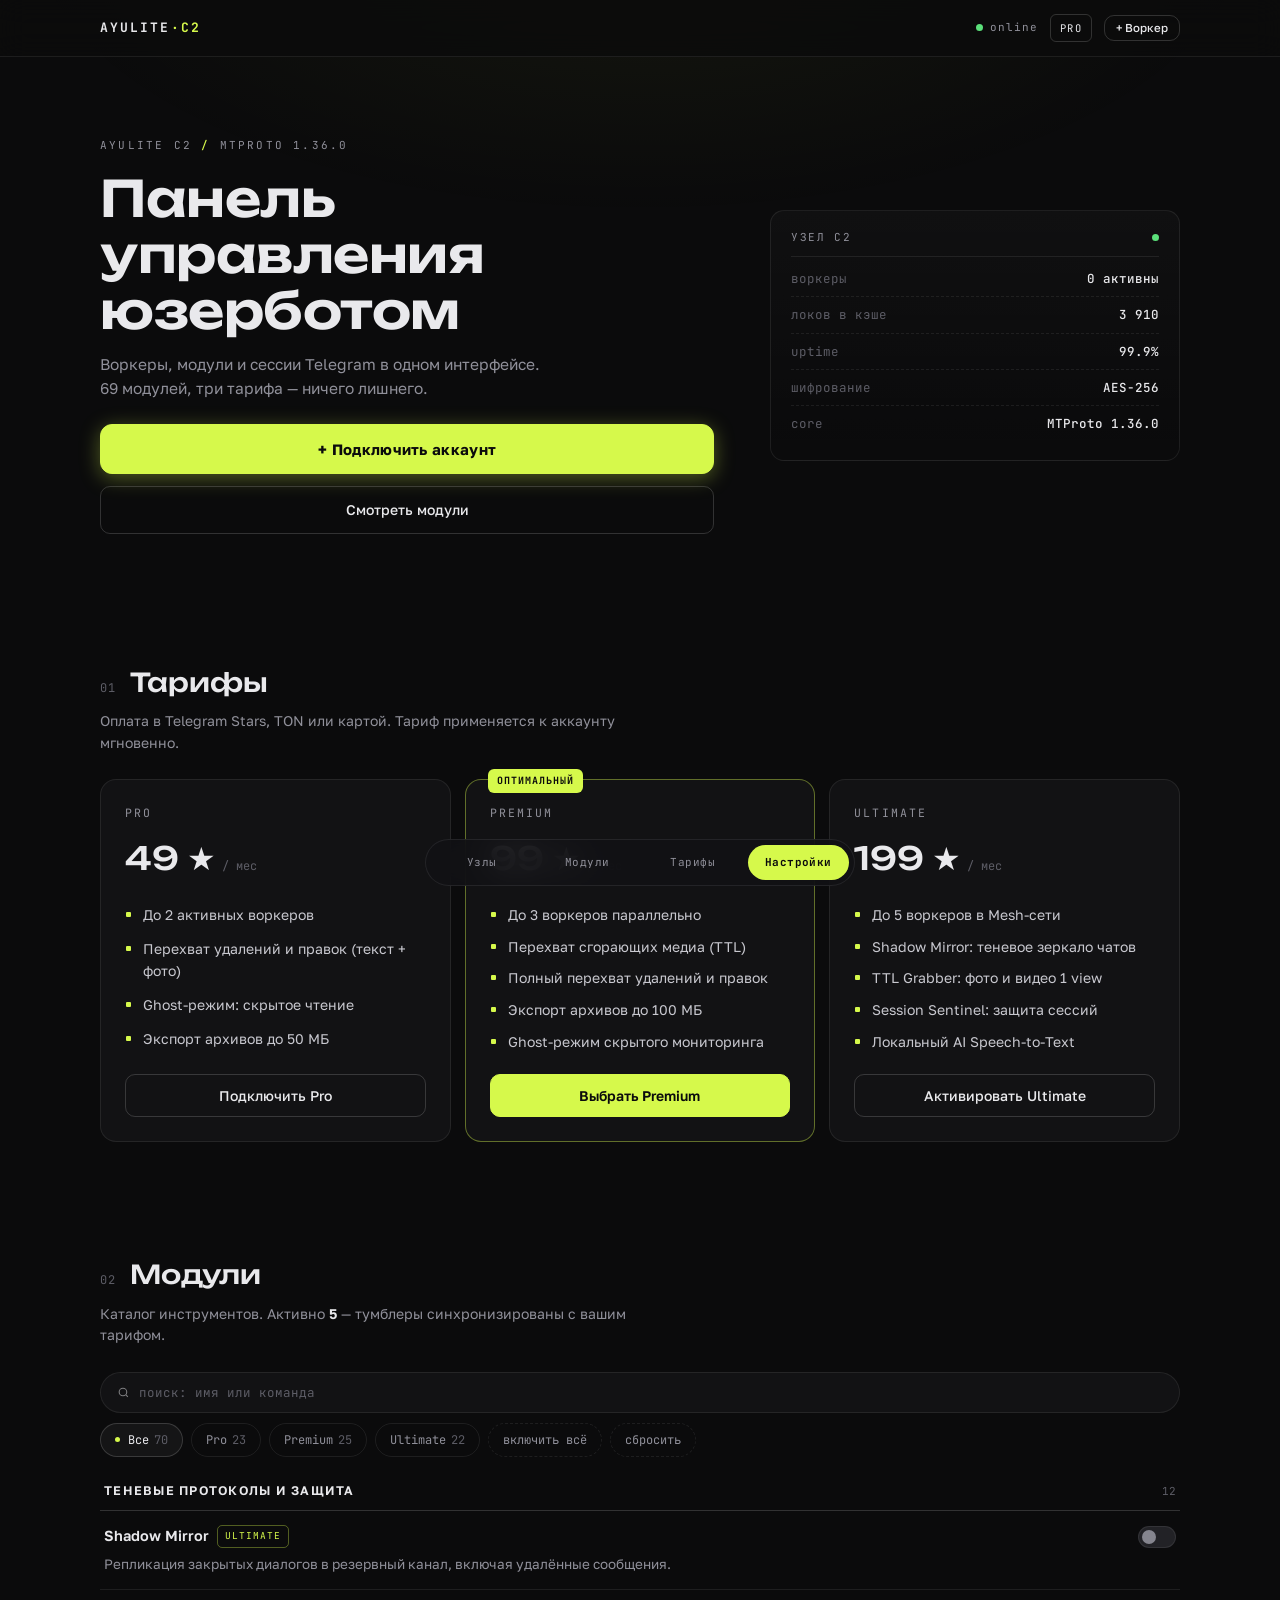
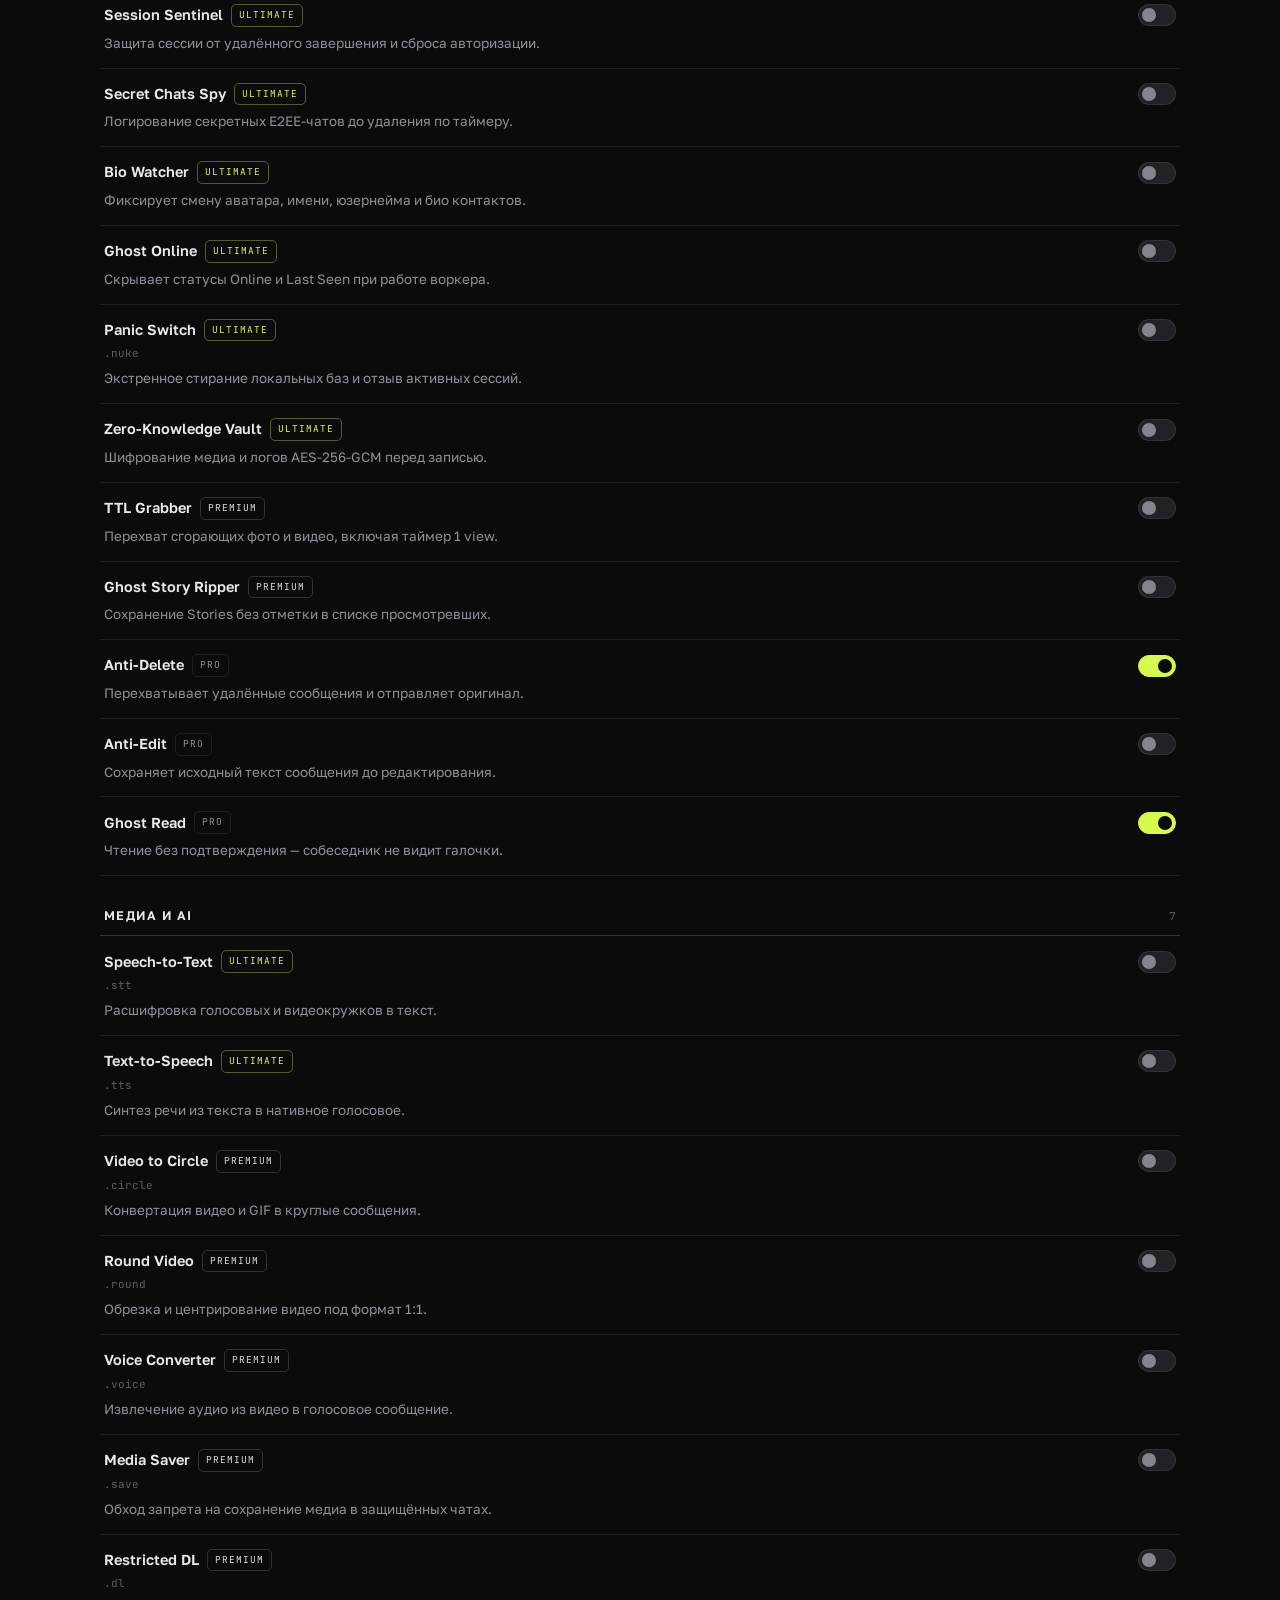
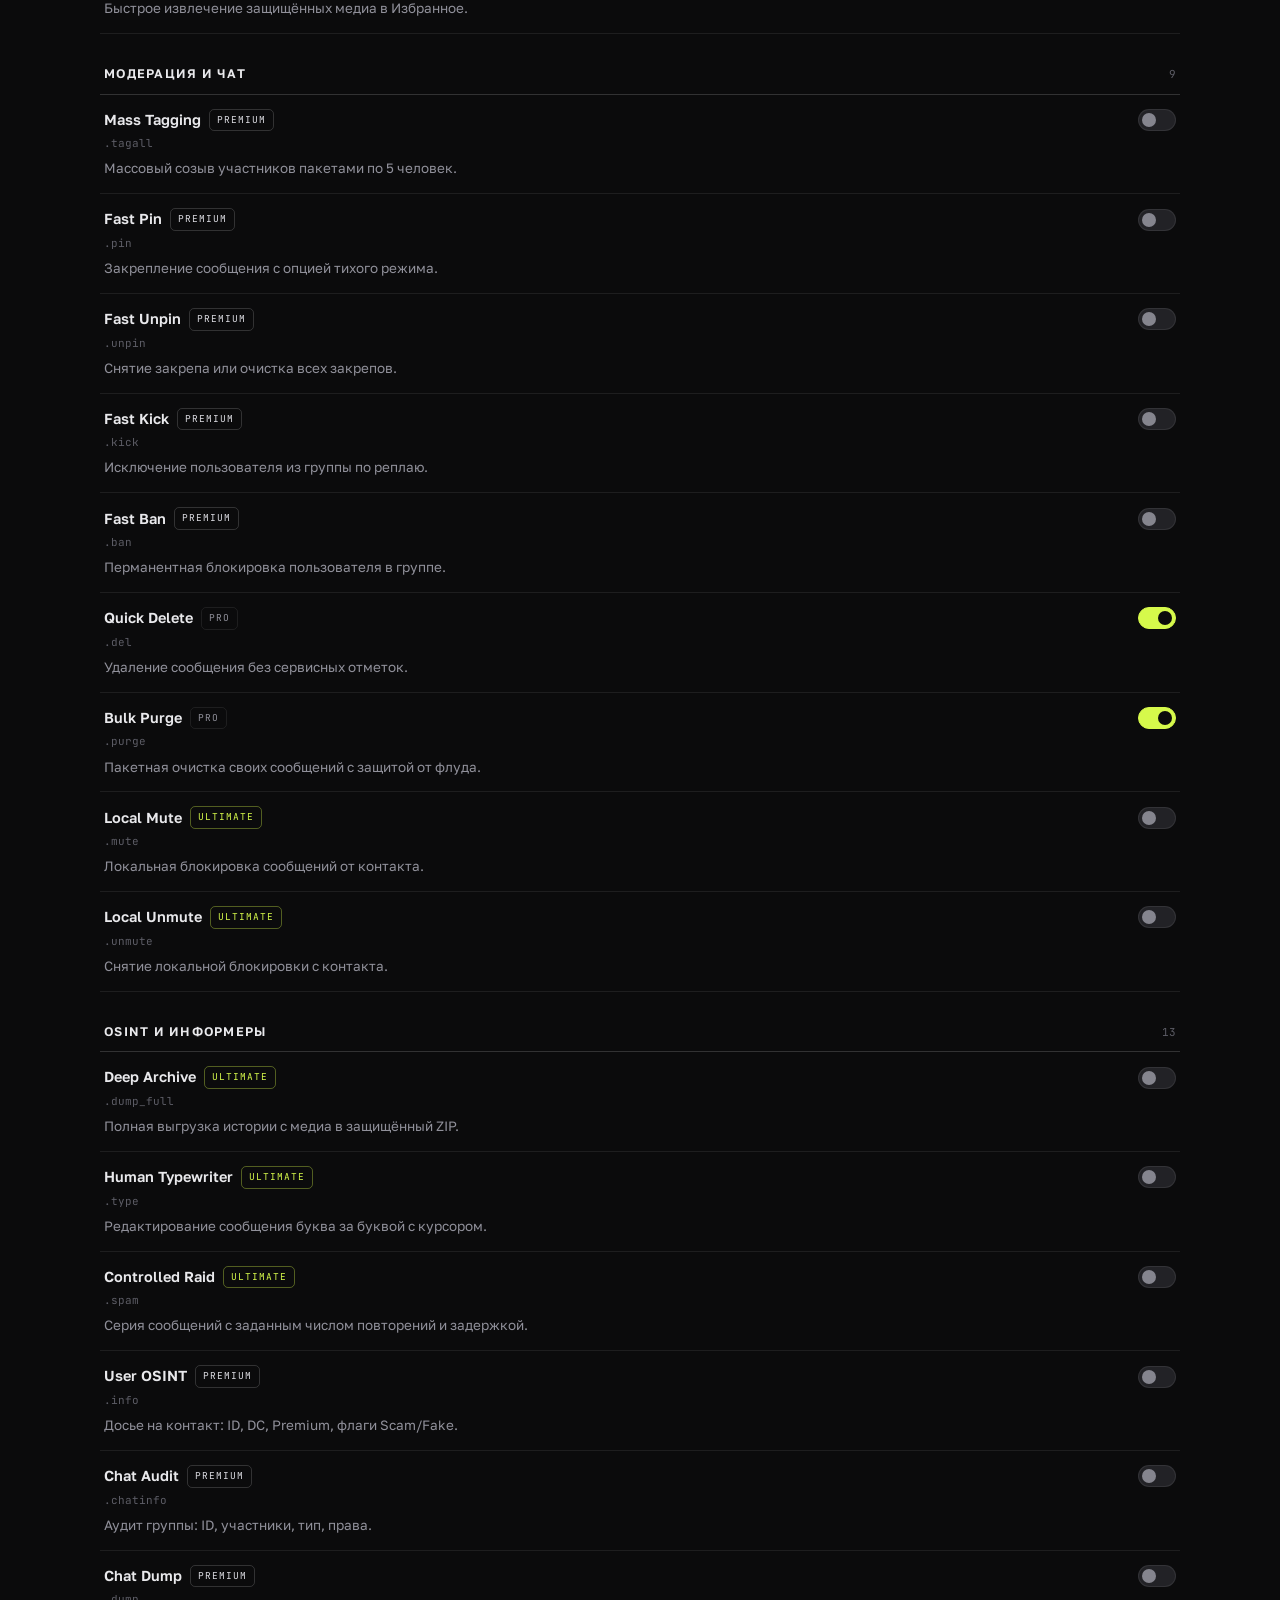
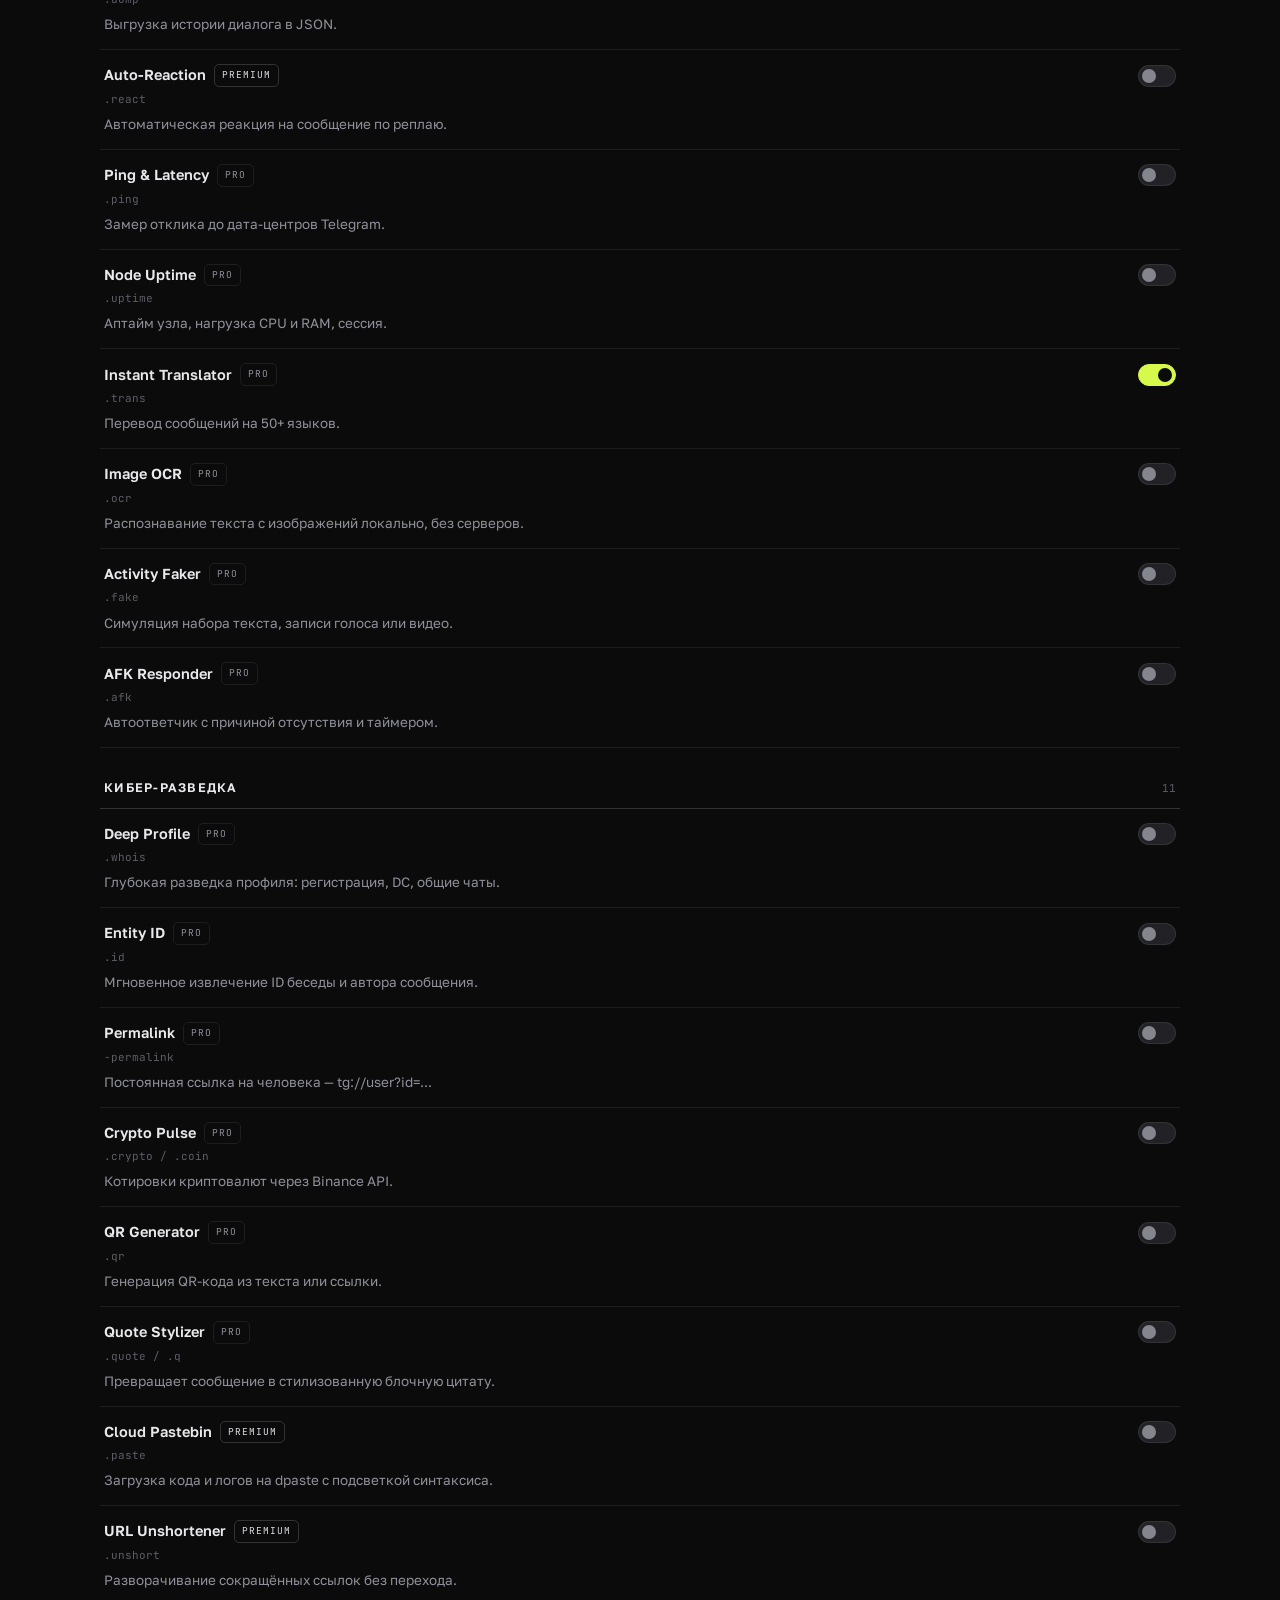
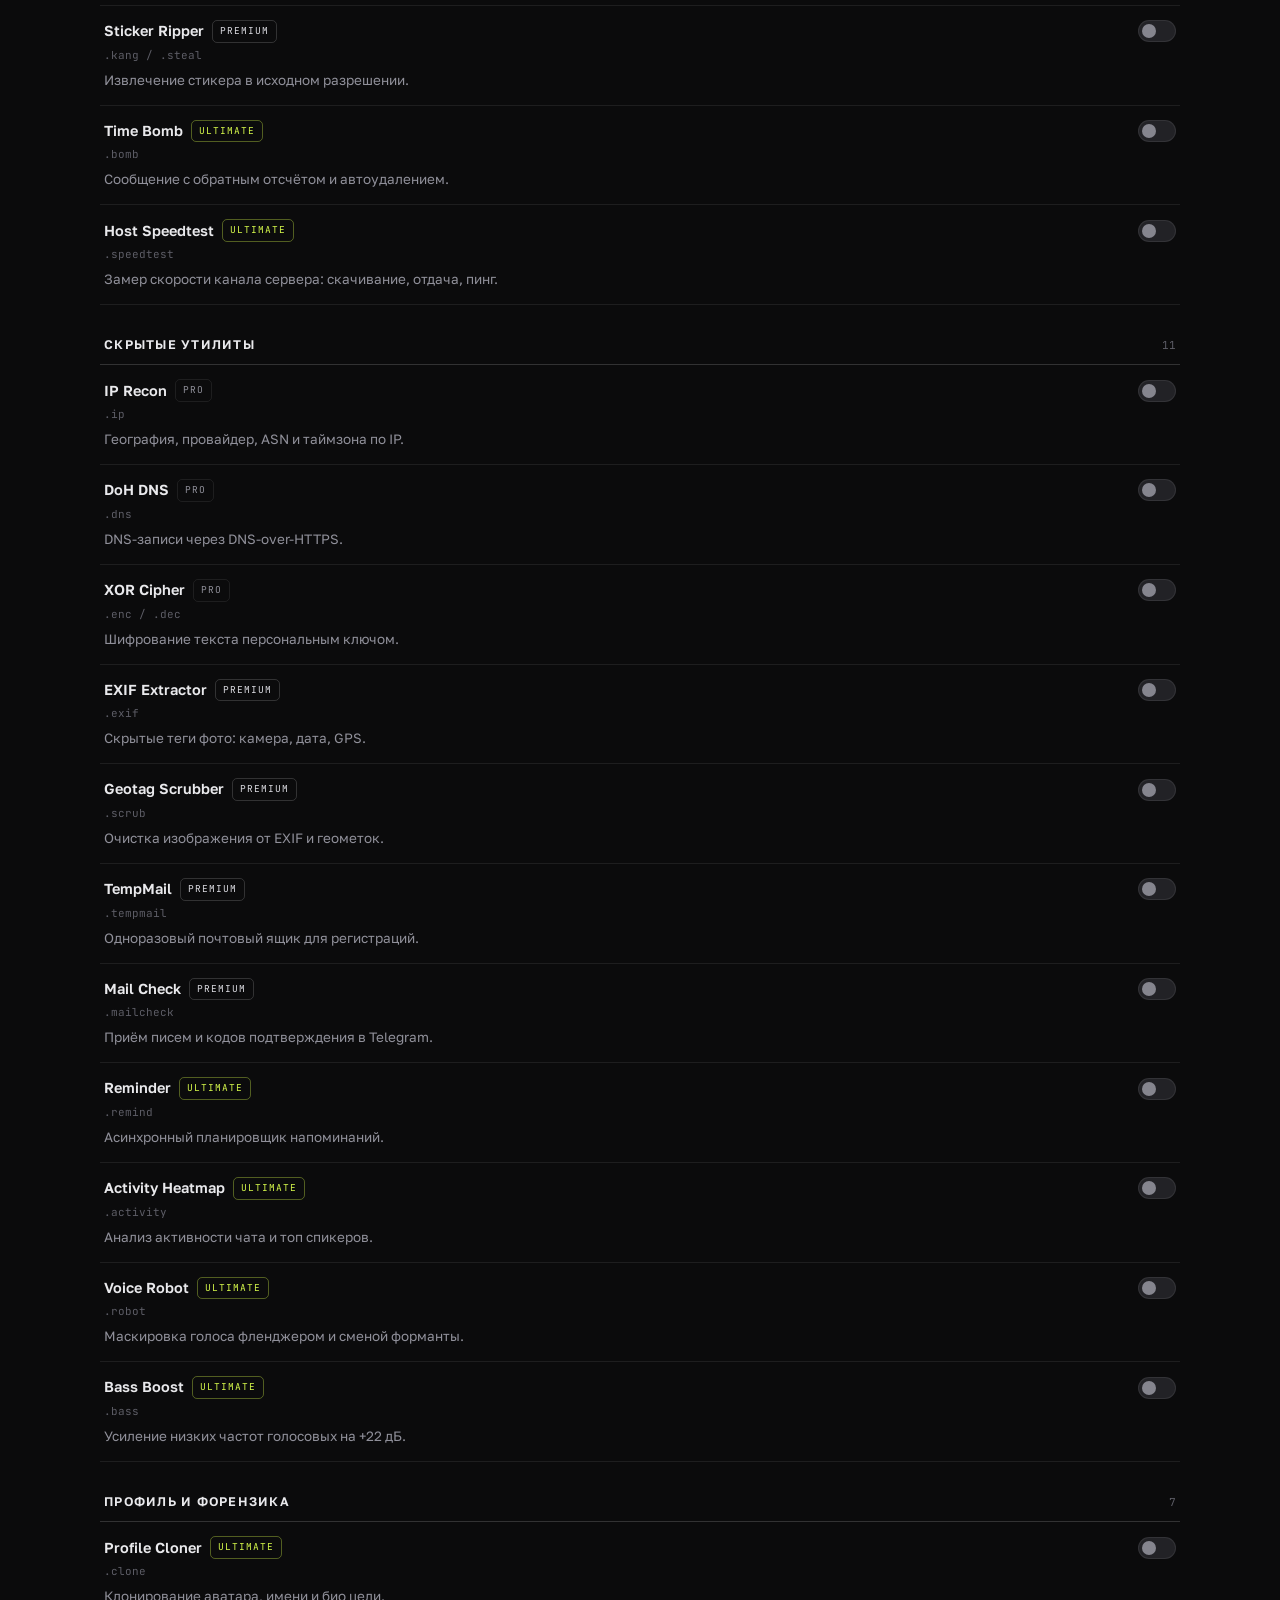
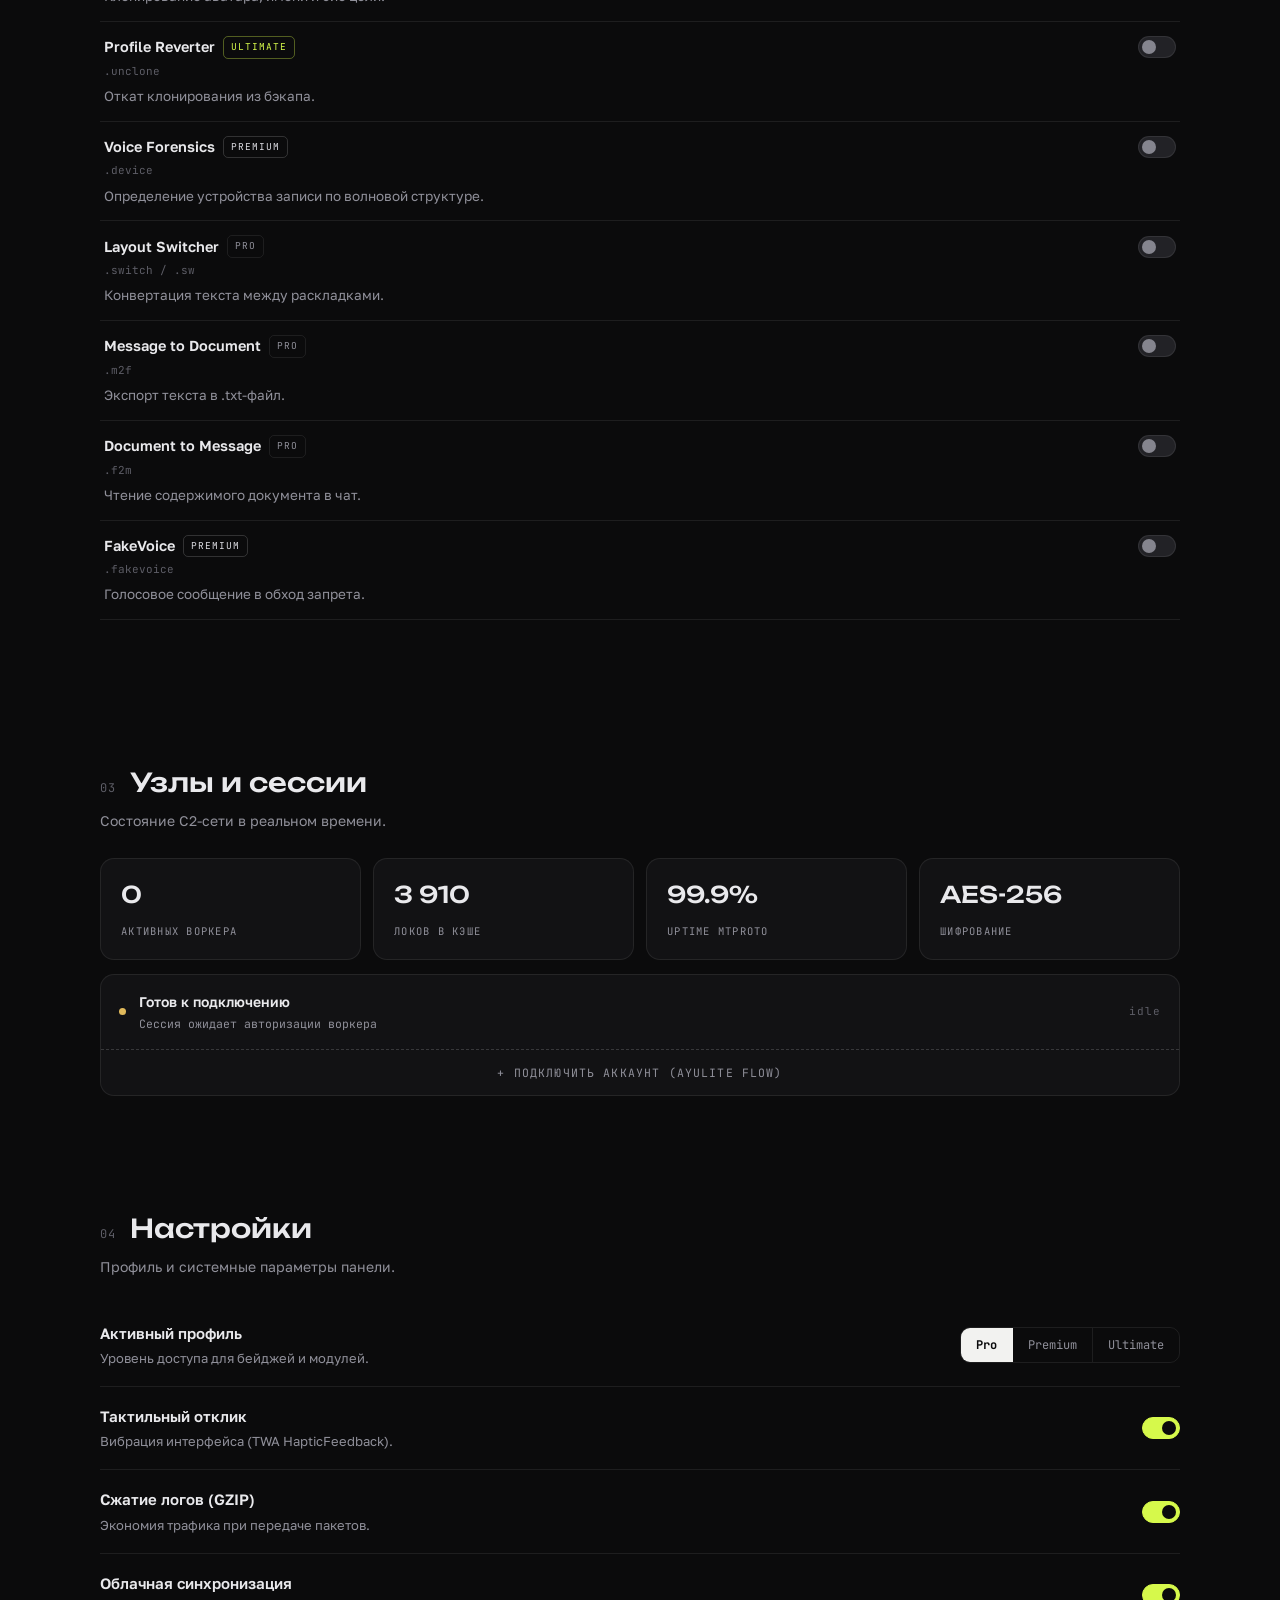
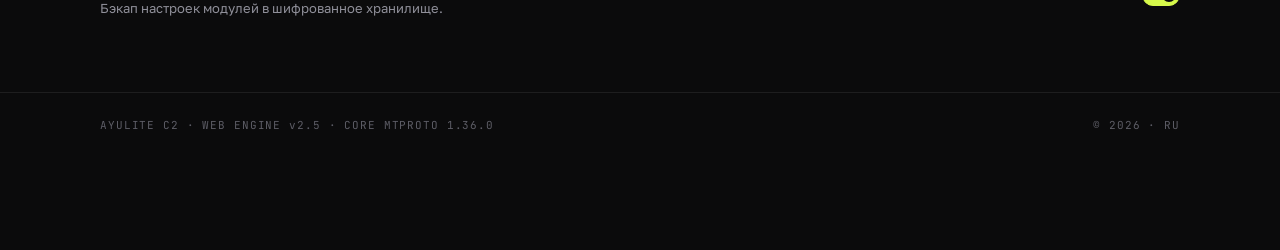
==== standalone.html @ f0bc298e "chore: sync webapp with live cloudflare tunnel and new plugins" ====
<!DOCTYPE html>
<html lang="ru">
<head>
<meta charset="UTF-8">
<meta name="viewport" content="width=device-width, initial-scale=1, viewport-fit=cover">
<meta name="theme-color" content="#0b0b0c">
<title>AyuLite C2 — панель управления</title>
<!-- Telegram Web App SDK -->
<script src="https://telegram.org/js/telegram-web-app.js"></script>
<link rel="preconnect" href="https://fonts.googleapis.com">
<link rel="preconnect" href="https://fonts.gstatic.com" crossorigin>
<link href="https://fonts.googleapis.com/css2?family=Unbounded:wght@400;500;600&family=Golos+Text:wght@400;500;600&family=JetBrains+Mono:wght@400;500;700&display=swap" rel="stylesheet">
<style>
:root{
  --bg:#0b0b0c; --panel:#121214; --panel2:#161619;
  --line:rgba(255,255,255,.08); --line2:rgba(255,255,255,.16);
  --text:#e9e9ec; --mut:#90909a; --dim:#5d5d66;
  --acc:#d6f94b; --acc-soft:rgba(214,249,75,.14);
  --ok:#5be07a; --wait:#e0b95b;
  --body:'Golos Text',system-ui,sans-serif;
  --disp:'Unbounded',sans-serif;
  --mono:'JetBrains Mono',monospace;
  --safe:env(safe-area-inset-bottom,0px);
}
*{box-sizing:border-box;margin:0;padding:0}
html{scroll-behavior:smooth}
body{background:var(--bg);color:var(--text);font-family:var(--body);font-size:15px;line-height:1.55;
  -webkit-font-smoothing:antialiased;padding-bottom:calc(92px + var(--safe))}
body.lock{overflow:hidden}
body::before{content:"";position:fixed;inset:0;z-index:-1;pointer-events:none;
  background:radial-gradient(70% 46% at 50% -8%,rgba(214,249,75,.055),transparent 70%)}
::selection{background:var(--acc);color:#0b0b0c}
:focus-visible{outline:2px solid var(--acc);outline-offset:2px;border-radius:4px}
.mono{font-family:var(--mono)}
.container{max-width:1120px;margin:0 auto;padding:0 20px}
section{padding:56px 0;scroll-margin-top:70px}
a{color:inherit;text-decoration:none}
button{font-family:inherit;cursor:pointer}
::-webkit-scrollbar{width:8px;height:8px}
::-webkit-scrollbar-thumb{background:#26262b;border-radius:8px}
::-webkit-scrollbar-track{background:transparent}

/* ---------- header ---------- */
.hdr{position:sticky;top:0;z-index:50;background:rgba(11,11,12,.82);backdrop-filter:blur(14px);border-bottom:1px solid var(--line)}
.hdr-in{display:flex;align-items:center;justify-content:space-between;height:56px;gap:12px}
.logo{font-family:var(--mono);font-weight:700;font-size:13px;letter-spacing:.16em}
.logo span{color:var(--acc)}
.hdr-right{display:flex;align-items:center;gap:12px}
.status{display:flex;align-items:center;gap:7px;font-size:11px;color:var(--mut);letter-spacing:.08em}
.chip-profile{font-size:10.5px;letter-spacing:.14em;padding:5px 9px;border:1px solid var(--line2);border-radius:6px;color:var(--text)}
.dot{width:7px;height:7px;border-radius:50%;display:inline-block;flex:none}
.dot.on{background:var(--ok);box-shadow:0 0 0 0 rgba(91,224,122,.5);animation:pulse 2.4s infinite}
.dot.wait{background:var(--wait)}
@keyframes pulse{0%{box-shadow:0 0 0 0 rgba(91,224,122,.45)}70%{box-shadow:0 0 0 7px rgba(91,224,122,0)}100%{box-shadow:0 0 0 0 rgba(91,224,122,0)}}

/* ---------- buttons ---------- */
.btn{display:inline-flex;align-items:center;justify-content:center;gap:8px;border:1px solid var(--line2);background:transparent;color:var(--text);padding:12px 20px;border-radius:10px;font-size:14px;font-weight:500;transition:.15s}
.btn:hover{background:rgba(255,255,255,.05)}
.btn:disabled{opacity:.4;pointer-events:none}
.btn-primary{background:var(--acc);border-color:var(--acc);color:#0b0b0c;font-weight:600}
.btn-primary:hover{background:#e2ff62}
.btn-lg{padding:15px 22px;font-size:15px;border-radius:12px}
.btn-block{width:100%}
.link{background:none;border:none;color:var(--mut);font-size:13px;padding:10px;width:100%;text-align:center}
.link:hover{color:var(--text)}

/* ---------- hero ---------- */
.hero{padding:44px 0 48px;display:grid;gap:28px}
.kicker{font-family:var(--mono);font-size:11px;letter-spacing:.2em;text-transform:uppercase;color:var(--mut)}
.kicker b{color:var(--acc);font-weight:500}
h1{font-family:var(--disp);font-weight:600;font-size:clamp(28px,7.4vw,50px);line-height:1.12;letter-spacing:-.01em;margin:16px 0 14px}
.sub{color:var(--mut);font-size:15.5px;max-width:46ch}
.hero-cta{display:grid;gap:10px;margin-top:24px}
.node-card{border:1px solid var(--line);border-radius:14px;background:linear-gradient(180deg,rgba(255,255,255,.025),transparent);padding:18px 20px;font-family:var(--mono);font-size:12.5px}
.node-head{display:flex;justify-content:space-between;align-items:center;padding-bottom:10px;margin-bottom:4px;border-bottom:1px solid var(--line);letter-spacing:.14em;font-size:11px;color:var(--mut)}
.node-row{display:flex;justify-content:space-between;padding:8px 0;border-bottom:1px dashed rgba(255,255,255,.07)}
.node-row:last-child{border-bottom:none}
.node-row span{color:var(--dim)}
.node-row b{font-weight:500;color:var(--text)}
@media(min-width:960px){
  .hero{grid-template-columns:1.2fr .8fr;align-items:center;gap:56px;padding:80px 0 72px}
  .hero-cta{gap:12px}
}

/* ---------- section head ---------- */
.sec-head{display:flex;align-items:baseline;gap:14px}
.sec-no{font-family:var(--mono);font-size:12px;color:var(--dim);letter-spacing:.1em}
h2{font-family:var(--disp);font-weight:500;font-size:clamp(20px,5vw,26px)}
.sec-sub{color:var(--mut);margin:8px 0 26px;max-width:62ch;font-size:14px}
.sec-sub b{color:var(--text);font-weight:600}

/* ---------- pricing ---------- */
.plans{display:grid;gap:14px}
.plan{position:relative;display:flex;flex-direction:column;border:1px solid var(--line);border-radius:16px;background:var(--panel);padding:24px}
.plan.hot{border-color:rgba(214,249,75,.4)}
.plan .tag{position:absolute;top:-11px;left:22px;background:var(--acc);color:#0b0b0c;font-family:var(--mono);font-size:10px;font-weight:700;letter-spacing:.1em;padding:4px 9px;border-radius:6px}
.plan-name{font-family:var(--mono);font-size:11.5px;letter-spacing:.18em;text-transform:uppercase;color:var(--mut)}
.price{font-family:var(--disp);font-weight:500;font-size:32px;margin:12px 0 2px}
.price small{font-family:var(--mono);font-size:12px;color:var(--dim);font-weight:400;margin-left:6px}
.plan ul{list-style:none;margin:18px 0 22px;flex:1;display:grid;gap:10px}
.plan li{position:relative;padding-left:18px;font-size:14px;color:#c8c8cf}
.plan li::before{content:"";position:absolute;left:1px;top:8px;width:5px;height:5px;border-radius:1px;background:var(--acc)}
@media(min-width:960px){.plans{grid-template-columns:repeat(3,1fr)}}

/* ---------- modules ---------- */
.toolbar{display:flex;flex-direction:column;gap:10px;margin-bottom:20px}
.search{display:flex;align-items:center;gap:9px;border:1px solid var(--line);border-radius:999px;padding:11px 16px;background:var(--panel);width:100%}
.search svg{flex:none;opacity:.5}
.search input{width:100%;background:none;border:none;outline:none;color:var(--text);font-family:var(--mono);font-size:12.5px}
.search input::placeholder{color:var(--dim)}
.filters{display:flex;gap:8px;overflow-x:auto;padding-bottom:4px;scrollbar-width:none;-webkit-overflow-scrolling:touch}
.filters::-webkit-scrollbar{display:none}
.chip{flex:none;font-family:var(--mono);font-size:12px;padding:8px 14px;border:1px solid var(--line);border-radius:999px;background:transparent;color:var(--mut);transition:.15s}
.chip span{color:var(--dim);margin-left:5px}
.chip.on{color:var(--text);border-color:var(--line2);background:rgba(255,255,255,.045)}
.chip.on::before{content:"";display:inline-block;width:5px;height:5px;border-radius:50%;background:var(--acc);margin-right:8px;vertical-align:2px}
.chip.ghost{border-style:dashed}

.mgroup{margin-bottom:30px}
.mg-head{display:flex;justify-content:space-between;align-items:baseline;padding:0 4px 10px;border-bottom:1px solid var(--line2)}
.mg-title{font-size:12.5px;font-weight:600;letter-spacing:.1em;text-transform:uppercase}
.mg-count{font-size:11px;color:var(--dim)}
.mrow{padding:14px 4px;border-bottom:1px solid var(--line)}
.m-top{display:flex;align-items:center;gap:8px}
.m-top .sw{margin-left:auto}
.m-name{font-size:14.5px;font-weight:600;min-width:0}
.m-cmd{display:block;margin-top:4px;font-family:var(--mono);font-size:11px;color:var(--dim)}
.m-desc{margin-top:6px;color:var(--mut);font-size:13.5px}
.tier{flex:none;font-family:var(--mono);font-size:9.5px;letter-spacing:.1em;padding:3px 7px;border:1px solid var(--line);border-radius:5px;color:var(--mut);white-space:nowrap}
.tier.t-ultimate{color:var(--acc);border-color:rgba(214,249,75,.35)}
.tier.t-premium{color:#dcdce2;border-color:var(--line2)}
.sw{position:relative;width:38px;height:22px;flex:none;cursor:pointer;display:inline-block}
.sw input{display:none}
.sw i{position:absolute;inset:0;background:#222226;border:1px solid var(--line);border-radius:999px;transition:.18s}
.sw i::after{content:"";position:absolute;top:3px;left:3px;width:14px;height:14px;border-radius:50%;background:#85858e;transition:.18s}
.sw input:checked+i{background:var(--acc);border-color:var(--acc)}
.sw input:checked+i::after{left:19px;background:#0b0b0c}
.empty{padding:50px 0;text-align:center;color:var(--dim);font-family:var(--mono);font-size:13px}

/* ---------- nodes ---------- */
.stats{display:grid;grid-template-columns:repeat(2,1fr);gap:12px}
.stat{border:1px solid var(--line);border-radius:14px;background:var(--panel);padding:18px 20px}
.stat b{display:block;font-family:var(--disp);font-weight:500;font-size:23px;margin-bottom:5px}
.stat span{font-family:var(--mono);font-size:10.5px;letter-spacing:.12em;text-transform:uppercase;color:var(--mut)}
@media(min-width:960px){.stats{grid-template-columns:repeat(4,1fr)}}
.sess{border:1px solid var(--line);border-radius:14px;margin-top:14px;overflow:hidden;background:var(--panel)}
.sess-row{display:flex;align-items:center;gap:13px;padding:16px 18px}
.sess-name{font-weight:600;font-size:14px}
.sess-meta{font-family:var(--mono);font-size:11.5px;color:var(--mut);margin-top:2px;word-break:break-all}
.sess-state{margin-left:auto;font-family:var(--mono);font-size:11px;color:var(--dim);letter-spacing:.08em}
.sess-add{width:100%;padding:15px;background:none;border:none;border-top:1px dashed var(--line2);color:var(--mut);font-family:var(--mono);font-size:11.5px;letter-spacing:.1em;text-transform:uppercase;transition:.15s}
.sess-add:hover{color:var(--text);background:rgba(255,255,255,.02)}

/* ---------- settings ---------- */
.set-row{display:flex;justify-content:space-between;align-items:center;gap:20px;padding:18px 0;border-bottom:1px solid var(--line)}
.set-row b{font-size:15px;font-weight:600;display:block}
.set-row p{color:var(--mut);font-size:13px;margin-top:3px}
.seg{display:inline-flex;border:1px solid var(--line);border-radius:10px;overflow:hidden;flex:none}
.seg button{background:none;border:none;border-right:1px solid var(--line);color:var(--mut);font-family:var(--mono);font-size:12px;padding:9px 15px;transition:.15s}
.seg button:last-child{border-right:none}
.seg button.on{background:#f2f2f0;color:#0b0b0c;font-weight:700}

/* ---------- footer ---------- */
footer{border-top:1px solid var(--line);padding:24px 0}
.foot{display:flex;justify-content:space-between;gap:12px;flex-wrap:wrap;font-family:var(--mono);font-size:11px;letter-spacing:.08em;color:var(--dim)}

/* ---------- bottom nav (TWA) ---------- */
.bnav{position:fixed;left:50%;transform:translateX(-50%);bottom:calc(14px + var(--safe));z-index:80;
  display:flex;justify-content:space-between;gap:4px;padding:5px;
  width:min(430px,calc(100vw - 24px));
  background:rgba(18,18,21,.88);backdrop-filter:blur(16px);border:1px solid var(--line);border-radius:999px}
.bnav a{flex:1;text-align:center;font-family:var(--mono);font-size:11px;letter-spacing:.04em;color:var(--mut);padding:9px 2px;border-radius:999px;transition:.15s;white-space:nowrap}
.bnav a.active{background:var(--acc);color:#0b0b0c;font-weight:700}

/* ---------- modal ---------- */
.overlay{position:fixed;inset:0;z-index:100;background:rgba(5,5,6,.72);backdrop-filter:blur(6px);display:flex;align-items:center;justify-content:center;padding:18px;opacity:0;pointer-events:none;transition:opacity .2s}
.overlay.open{opacity:1;pointer-events:auto}
.modal{position:relative;width:min(400px,100%);max-height:calc(100dvh - 60px);overflow:auto;background:#141417;border:1px solid var(--line2);border-radius:18px;padding:26px;transform:translateY(10px);transition:transform .25s}
.overlay.open .modal{transform:none}
.modal h3{font-family:var(--disp);font-weight:500;font-size:18px;margin-bottom:6px}
.m-sub{color:var(--mut);font-size:13.5px;margin-bottom:18px}
.m-close{position:absolute;top:14px;right:16px;background:none;border:none;color:var(--dim);font-size:22px;line-height:1}
.m-close:hover{color:var(--text)}
.field{margin-bottom:14px}
.field label{display:block;font-family:var(--mono);font-size:10.5px;letter-spacing:.14em;text-transform:uppercase;color:var(--dim);margin-bottom:8px}
.field input{width:100%;background:#0e0e10;border:1px solid var(--line2);border-radius:10px;padding:13px 14px;color:var(--text);font-family:var(--body);font-size:15px;outline:none;transition:border-color .15s}
.field input:focus{border-color:var(--acc)}
.note{font-size:12.5px;color:var(--dim);margin:-4px 0 16px}

/* country picker */


.code{display:flex;gap:8px;justify-content:center;margin:18px 0 8px}
.code input{width:47px;height:56px;text-align:center;font-family:var(--mono);font-size:20px;background:#0e0e10;border:1px solid var(--line2);border-radius:10px;color:var(--text);outline:none}
.code input:focus{border-color:var(--acc)}
.resend{text-align:center;font-size:12.5px;color:var(--dim);margin-bottom:16px}
.resend button{background:none;border:none;color:var(--mut);font-size:12.5px;text-decoration:underline;text-underline-offset:3px}
.resend button:disabled{opacity:.5;cursor:default;text-decoration:none}
.pay-price{font-family:var(--mono);font-size:13px;color:var(--mut);border:1px dashed var(--line2);border-radius:10px;padding:12px 16px;margin-bottom:16px}
.pay-row{display:flex;justify-content:space-between;align-items:center;padding:14px 16px;border:1px solid var(--line);border-radius:12px;margin-bottom:10px;cursor:pointer;transition:.15s;font-size:14px;font-weight:500}
.pay-row:hover{border-color:var(--line2);background:rgba(255,255,255,.03)}
.pay-row code{font-size:11px;color:var(--dim)}
.ok-mark{width:52px;height:52px;border-radius:50%;background:var(--acc-soft);display:flex;align-items:center;justify-content:center;margin-bottom:16px}
.dev-card{border:1px solid var(--line);border-radius:12px;padding:14px 16px;margin-bottom:18px}
.dev-card b{font-size:14px}
.dev-card span{display:block;font-family:var(--mono);font-size:12px;color:var(--mut);margin-top:4px}

/* ---------- toast ---------- */
.toast{position:fixed;left:50%;bottom:calc(76px + var(--safe));transform:translate(-50%,14px);z-index:200;max-width:calc(100vw - 40px);background:#18181c;border:1px solid var(--line2);border-radius:999px;padding:10px 20px;font-family:var(--mono);font-size:12px;text-align:center;opacity:0;pointer-events:none;transition:.25s}
.toast.show{opacity:1;transform:translate(-50%,0)}

/* ---------- reveal ---------- */
.reveal{opacity:0;transform:translateY(14px);transition:opacity .6s cubic-bezier(.2,.7,.2,1),transform .6s cubic-bezier(.2,.7,.2,1)}
.reveal.in{opacity:1;transform:none}
@media(prefers-reduced-motion:reduce){
  *,*::before,*::after{animation:none!important;transition:none!important}
  .reveal{opacity:1;transform:none}
}

.btn-tg-direct { margin-top: 8px; font-size: 12.5px; padding: 10px; }

/* Cyber Country Picker & Search */
[hidden] { display: none !important; }
.cc{position:relative;margin-bottom:12px}
.cc-btn{display:flex;align-items:center;gap:10px;width:100%;background:#0e0e10;border:1px solid var(--line2);border-radius:10px;padding:13px 14px;color:var(--text);font-size:14.5px;text-align:left;cursor:pointer;-webkit-tap-highlight-color:transparent}
.cc-btn code{margin-left:auto;color:var(--mut);font-size:12.5px}
.cc-btn svg{flex:none;opacity:.6;transition:transform .18s}
.cc.open .cc-btn svg{transform:rotate(180deg)}
.cc.open .cc-btn{border-color:var(--acc)}

.cc-backdrop{display:none;position:fixed;inset:0;z-index:85;background:rgba(0,0,0,.55);backdrop-filter:blur(2px)}
.cc.open .cc-backdrop{display:block}

.cc-list{display:none;position:absolute;top:calc(100% + 6px);left:0;right:0;z-index:90;max-height:260px;flex-direction:column;background:#141418;border:1px solid var(--line2);border-radius:12px;box-shadow:0 18px 40px rgba(0,0,0,.75);overflow:hidden}
.cc.open .cc-list{display:flex}

.cc-search-box{padding:8px 10px;background:#18181e;border-bottom:1px solid var(--line);display:flex;align-items:center;gap:8px}
.cc-search-inner{flex:1;position:relative;display:flex;align-items:center}
.cc-search-inner svg{position:absolute;left:10px;opacity:.55;stroke:var(--mut);pointer-events:none}
.cc-search-input{width:100%;background:#0c0c0e;border:1px solid var(--line2);border-radius:8px;padding:8px 28px 8px 30px;color:var(--text);font-size:13.5px;font-family:inherit;outline:none;transition:border-color .15s,box-shadow .15s}
.cc-search-input:focus{border-color:var(--acc);box-shadow:0 0 0 1px var(--acc-glow)}
.cc-search-clear{position:absolute;right:8px;top:50%;transform:translateY(-50%);background:none;border:none;color:var(--mut);font-size:16px;cursor:pointer;padding:2px;display:none;line-height:1}
.cc-search-clear.show{display:block}
.cc-search-clear:hover{color:var(--text)}
.cc-done-btn{flex:none;background:var(--acc);color:#0a0a0c;border:none;border-radius:8px;padding:8px 12px;font-size:12.5px;font-weight:700;cursor:pointer;transition:filter .15s}
.cc-done-btn:hover{filter:brightness(1.1)}
.cc-items{flex:1;overflow-y:auto;max-height:200px;overscroll-behavior:contain;-webkit-overflow-scrolling:touch}
.cc-opt{display:flex;align-items:center;gap:10px;width:100%;padding:10px 14px;background:none;border:none;color:var(--text);font-size:14px;text-align:left;cursor:pointer;border-bottom:1px solid rgba(255,255,255,.02);-webkit-tap-highlight-color:transparent}
.cc-opt:hover,.cc-opt:active{background:rgba(255,255,255,.07)}
.cc-opt code{margin-left:auto;color:var(--mut);font-size:12px}
.cc-opt.sel{color:var(--acc);background:rgba(214,249,75,.06)}
.cc-opt.sel code{color:var(--acc)}
.cc-empty{padding:20px 14px;text-align:center;color:var(--mut);font-size:13px}
/* Paste Code Button */
.code-actions{display:flex;justify-content:center;margin:12px 0 16px}
.btn-paste{display:inline-flex;align-items:center;gap:7px;background:rgba(214,249,75,.08);border:1px solid rgba(214,249,75,.28);color:var(--acc);padding:9px 18px;border-radius:10px;font-size:13.5px;font-weight:600;cursor:pointer;transition:all .18s;font-family:inherit;-webkit-tap-highlight-color:transparent}
.btn-paste:hover{background:rgba(214,249,75,.16);border-color:var(--acc);transform:translateY(-1px)}
.btn-paste:active{transform:scale(.98)}
.btn-paste svg{flex:none;stroke:var(--acc)}

/* 2FA Password Field with native Telegram Desktop & Mobile WebEngine support */
.pwd-wrap {
  position: relative;
  display: flex;
  align-items: center;
  margin-bottom: 14px;
  width: 100%;
  cursor: text;
}
.pwd-wrap input {
  width: 100%;
  background: #0e0e10;
  border: 1px solid var(--line2);
  border-radius: 10px;
  padding: 14px 44px 14px 14px;
  color: var(--text);
  font-family: var(--body);
  font-size: 16px;
  outline: none;
  transition: border-color .15s, box-shadow .15s;
  cursor: text;
  pointer-events: auto !important;
  -webkit-user-select: text !important;
  user-select: text !important;
}

.pwd-wrap input:focus {
  border-color: var(--acc);
  box-shadow: 0 0 0 1px var(--acc-glow);
}
.pwd-eye-btn {
  position: absolute;
  right: 12px;
  top: 50%;
  transform: translateY(-50%);
  background: none;
  border: none;
  color: var(--mut);
  cursor: pointer;
  padding: 8px;
  display: flex;
  align-items: center;
  justify-content: center;
  transition: color .15s;
  z-index: 5;
  -webkit-tap-highlight-color: transparent;
}
.pwd-eye-btn:hover {
  color: var(--acc);
}

/* Noticeable Cancel Session Button */
.btn-cancel-session {
  display: flex;
  align-items: center;
  justify-content: center;
  gap: 8px;
  width: 100%;
  margin-top: 12px;
  padding: 13px 18px;
  background: rgba(255, 75, 75, 0.08);
  border: 1px solid rgba(255, 75, 75, 0.28);
  border-radius: 12px;
  color: #ff6b6b;
  font-family: inherit;
  font-size: 14.5px;
  font-weight: 600;
  cursor: pointer;
  transition: all .18s ease;
  -webkit-tap-highlight-color: transparent;
}
.btn-cancel-session:hover {
  background: rgba(255, 75, 75, 0.16);
  border-color: #ff6b6b;
  transform: translateY(-1px);
}
.btn-cancel-session:active {
  transform: scale(0.98);
}



/* ===== 2FA: поле пароля (финальная версия) ===== */
#ls1b{position:relative;z-index:1}
#ls1b[hidden]{display:none !important}

.pwd-wrap{
  position:relative;          /* глаз позиционируется отсюда */
  margin:0 0 16px;
  isolation:isolate;
}

#passwordInput,
.pwd-input{
  display:block;
  width:100%;
  background:#0e0e10;
  border:1px solid var(--line2,#3a3a40);
  border-radius:10px;
  padding:13px 46px 13px 14px;   /* отступ справа, чтобы текст не залезал под глаз */
  color:var(--text,#e9e9ec);
  font-family:var(--body,'Golos Text',system-ui,sans-serif);
  font-size:15px;
  outline:none;
  transition:border-color .15s;
  -webkit-user-select:text !important;
  user-select:text !important;
  -webkit-tap-highlight-color:transparent;
  touch-action:manipulation;
  pointer-events:auto !important;
  caret-color:var(--acc,#d6f94b);
}
#passwordInput:focus{border-color:var(--acc,#d6f94b)}

.pwd-eye-btn{
  position:absolute !important;  /* ключевое: абсолют, а не relative */
  top:50%;
  right:6px;
  transform:translateY(-50%);
  width:38px;height:38px;
  display:flex;align-items:center;justify-content:center;
  background:transparent;border:none;border-radius:9px;
  color:var(--mut,#90909a);
  z-index:12;
  pointer-events:auto !important;
  -webkit-tap-highlight-color:transparent;
}
.pwd-eye-btn:hover{color:var(--text,#e9e9ec)}
.pwd-eye-btn.active{color:var(--acc,#d6f94b)}

</style>
</head>
<body id="top">

<header class="hdr">
  <div class="container hdr-in">
    <a class="logo" href="#top">AYULITE<span>·C2</span></a>
    <div class="hdr-right">
      <span class="status mono"><i class="dot on"></i>online</span>
      <span class="chip-profile mono" id="profileChip">PRO</span>
      <button class="btn btn-sm" id="hdrAddBtn" style="padding: 5px 11px; font-size: 11.5px;">+ Воркер</button>
    </div>
  </div>
</header>

<!-- ======= HERO ======= -->
<div class="container">
  <div class="hero">
    <div class="reveal">
      <div class="kicker">AYULITE C2 <b>/</b> MTPROTO 1.36.0</div>
      <h1>Панель управления юзерботом</h1>
      <p class="sub">Воркеры, модули и сессии Telegram в одном интерфейсе. 69 модулей, три тарифа — ничего лишнего.</p>
      
      <!-- ГЛАВНАЯ КНОПКА ДОБАВЛЕНИЯ АККАУНТА (БРОСАЕТСЯ В ГЛАЗА) -->
      <div class="hero-cta">
        <button class="btn btn-primary btn-lg btn-block" id="heroAdd" style="font-weight: 700; font-size: 15px; letter-spacing: .02em; box-shadow: 0 4px 20px rgba(214,249,75,.35);">+ Подключить аккаунт</button>
        <a class="btn btn-block" href="#modules">Смотреть модули</a>
      </div>
    </div>
    <aside class="node-card reveal" aria-label="Состояние узла">
      <div class="node-head"><span>УЗЕЛ C2</span><i class="dot on"></i></div>
      <div class="node-row"><span>воркеры</span><b id="nodeActiveWorkers">0 активны</b></div>
      <div class="node-row"><span>локов в кэше</span><b>3 910</b></div>
      <div class="node-row"><span>uptime</span><b>99.9%</b></div>
      <div class="node-row"><span>шифрование</span><b>AES-256</b></div>
      <div class="node-row"><span>core</span><b>MTProto 1.36.0</b></div>
    </aside>
  </div>
</div>

<!-- ======= 01 PRICING ======= -->
<section id="pricing">
  <div class="container">
    <div class="sec-head reveal"><span class="sec-no">01</span><h2>Тарифы</h2></div>
    <p class="sec-sub reveal">Оплата в Telegram Stars, TON или картой. Тариф применяется к аккаунту мгновенно.</p>
    <div class="plans">
      <article class="plan reveal">
        <div class="plan-name">Pro</div>
        <div class="price">49 ★<small>/ мес</small></div>
        <ul>
          <li>До 2 активных воркеров</li>
          <li>Перехват удалений и правок (текст + фото)</li>
          <li>Ghost-режим: скрытое чтение</li>
          <li>Экспорт архивов до 50 МБ</li>
        </ul>
        <button class="btn btn-block" data-plan="Pro" data-key="pro" data-price="49 ★ / мес">Подключить Pro</button>
      </article>
      <article class="plan hot reveal">
        <span class="tag">ОПТИМАЛЬНЫЙ</span>
        <div class="plan-name">Premium</div>
        <div class="price">99 ★<small>/ мес</small></div>
        <ul>
          <li>До 3 воркеров параллельно</li>
          <li>Перехват сгорающих медиа (TTL)</li>
          <li>Полный перехват удалений и правок</li>
          <li>Экспорт архивов до 100 МБ</li>
          <li>Ghost-режим скрытого мониторинга</li>
        </ul>
        <button class="btn btn-primary btn-block" data-plan="Premium" data-key="premium" data-price="99 ★ / мес">Выбрать Premium</button>
      </article>
      <article class="plan reveal">
        <div class="plan-name">Ultimate</div>
        <div class="price">199 ★<small>/ мес</small></div>
        <ul>
          <li>До 5 воркеров в Mesh-сети</li>
          <li>Shadow Mirror: теневое зеркало чатов</li>
          <li>TTL Grabber: фото и видео 1 view</li>
          <li>Session Sentinel: защита сессий</li>
          <li>Локальный AI Speech-to-Text</li>
        </ul>
        <button class="btn btn-block" data-plan="Ultimate" data-key="ultimate" data-price="199 ★ / мес">Активировать Ultimate</button>
      </article>
    </div>
  </div>
</section>

<!-- ======= 02 MODULES ======= -->
<section id="modules">
  <div class="container">
    <div class="sec-head reveal"><span class="sec-no">02</span><h2>Модули</h2></div>
    <p class="sec-sub reveal">Каталог инструментов. Активно <b id="actCount">0</b> — тумблеры синхронизированы с вашим тарифом.</p>

    <div class="toolbar reveal">
      <label class="search">
        <svg width="13" height="13" viewBox="0 0 24 24" fill="none" stroke="currentColor" stroke-width="2"><circle cx="11" cy="11" r="7"/><path d="m20 20-3.5-3.5"/></svg>
        <input type="text" id="search" placeholder="поиск: имя или команда" autocomplete="off">
      </label>
      <div class="filters" id="filters">
        <button class="chip on" data-tier="all">Все<span></span></button>
        <button class="chip" data-tier="pro">Pro<span></span></button>
        <button class="chip" data-tier="premium">Premium<span></span></button>
        <button class="chip" data-tier="ultimate">Ultimate<span></span></button>
        <button class="chip ghost" id="enableAll">включить всё</button>
        <button class="chip ghost" id="resetAll">сбросить</button>
      </div>
    </div>

    <div id="modList"></div>
  </div>
</section>

<!-- ======= 03 NODES ======= -->
<section id="nodes">
  <div class="container">
    <div class="sec-head reveal"><span class="sec-no">03</span><h2>Узлы и сессии</h2></div>
    <p class="sec-sub reveal">Состояние C2-сети в реальном времени.</p>
    <div class="stats">
      <div class="stat reveal"><b id="statWorkers">0</b><span>активных воркера</span></div>
      <div class="stat reveal"><b>3 910</b><span>локов в кэше</span></div>
      <div class="stat reveal"><b>99.9%</b><span>uptime mtproto</span></div>
      <div class="stat reveal"><b>AES-256</b><span>шифрование</span></div>
    </div>
    <div class="sess-container" id="sessContainer">
      <div class="sess reveal">
        <div class="sess-row">
          <i class="dot wait" id="sessDot"></i>
          <div>
            <div class="sess-name" id="sessName">Синхронизация…</div>
            <div class="sess-meta" id="sessMeta">ожидание подключения устройства</div>
          </div>
          <span class="sess-state" id="sessState">idle</span>
        </div>
        <button class="sess-add" id="addDevice">+ подключить аккаунт (ayulite flow)</button>
      </div>
    </div>
  </div>
</section>

<!-- ======= 04 SETTINGS ======= -->
<section id="settings">
  <div class="container">
    <div class="sec-head reveal"><span class="sec-no">04</span><h2>Настройки</h2></div>
    <p class="sec-sub reveal">Профиль и системные параметры панели.</p>

    <div class="set-row reveal">
      <div><b>Активный профиль</b><p>Уровень доступа для бейджей и модулей.</p></div>
      <div class="seg" id="segProfile">
        <button data-p="pro" class="on">Pro</button>
        <button data-p="premium">Premium</button>
        <button data-p="ultimate">Ultimate</button>
      </div>
    </div>
    <div class="set-row reveal">
      <div><b>Тактильный отклик</b><p>Вибрация интерфейса (TWA HapticFeedback).</p></div>
      <label class="sw"><input type="checkbox" id="optHaptics" checked><i></i></label>
    </div>
    <div class="set-row reveal">
      <div><b>Сжатие логов (GZIP)</b><p>Экономия трафика при передаче пакетов.</p></div>
      <label class="sw"><input type="checkbox" checked><i></i></label>
    </div>
    <div class="set-row reveal" style="border-bottom:none">
      <div><b>Облачная синхронизация</b><p>Бэкап настроек модулей в шифрованное хранилище.</p></div>
      <label class="sw"><input type="checkbox" checked><i></i></label>
    </div>
  </div>
</section>

<footer>
  <div class="container foot">
    <span>AYULITE C2 · WEB ENGINE v2.5 · CORE MTPROTO 1.36.0</span>
    <span>© 2026 · RU</span>
  </div>
</footer>

<nav class="bnav" id="bnav">
  <a href="#nodes">Узлы</a>
  <a href="#modules">Модули</a>
  <a href="#pricing">Тарифы</a>
  <a href="#settings">Настройки</a>
</nav>

<!-- ======= LOGIN MODAL ======= -->
<div class="overlay" id="loginModal">
  <div class="modal">
    <button class="m-close" data-close aria-label="Закрыть">×</button>

    <!-- Step 0: Phone -->
    <div id="ls0">
      <h3>Вход в AyuLite</h3>
      <p class="m-sub">Выберите страну и введите номер телефона.</p>
            <div class="cc" id="cc">
        <button class="cc-btn" id="ccBtn" type="button">
          <span id="ccFlag">🇷🇺</span><span id="ccName">Россия</span><code id="ccCode">+7</code>
          <svg width="12" height="12" viewBox="0 0 24 24" fill="none" stroke="currentColor" stroke-width="2.4"><path d="m6 9 6 6 6-6"/></svg>
        </button>
        <div class="cc-backdrop" id="ccBackdrop" hidden></div>
        <div class="cc-list" id="ccList" hidden>
          <div class="cc-search-box">
            <div class="cc-search-inner">
              <svg width="14" height="14" viewBox="0 0 24 24" fill="none" stroke="currentColor" stroke-width="2.4"><circle cx="11" cy="11" r="8"/><path d="m21 21-4.35-4.35"/></svg>
              <input type="text" class="cc-search-input" id="ccSearchInput" placeholder="Поиск (Россия, +7, US, KZ...)" autocomplete="off">
              <button class="cc-search-clear" id="ccSearchClear" type="button" aria-label="Очистить">×</button>
            </div>
            <button class="cc-done-btn" id="ccDoneBtn" type="button">Готово</button>
          </div>
          <div class="cc-items" id="ccItems"></div>
        </div>
      </div>
      <div class="field">
        <input type="tel" inputmode="numeric" placeholder="(999) 000-00-00" id="phoneInput" autocomplete="tel">
      </div>
      <p class="note">Код подтверждения придёт в чат Telegram от официального сервиса @Telegram.</p>
      <button class="btn btn-primary btn-block" id="toCode">Продолжить</button>
      <button class="btn btn-block btn-tg-direct" id="btnTgDirect">🔗 Открыть привязку в @AyuLiteBot</button>
      <button class="btn btn-cancel-session" data-close type="button">✕ Отменить вход в сессию</button>
    </div>

    <!-- Step 1: Code -->
    <div id="ls1" hidden>
      <h3>Код подтверждения</h3>
      <p class="m-sub">Мы отправили код в приложение Telegram. Введите его ниже.</p>
      <div class="code" id="codeBox">
        <input maxlength="1" inputmode="numeric"><input maxlength="1" inputmode="numeric"><input maxlength="1" inputmode="numeric"><input maxlength="1" inputmode="numeric"><input maxlength="1" inputmode="numeric">
      </div>
      <div class="code-actions">
        <button class="btn-paste" id="btnPasteCode" type="button">
          <svg width="14" height="14" viewBox="0 0 24 24" fill="none" stroke="currentColor" stroke-width="2.2"><path d="M16 4h2a2 2 0 0 1 2 2v14a2 2 0 0 1-2 2H6a2 2 0 0 1-2-2V6a2 2 0 0 1 2-2h2"/><rect x="8" y="2" width="8" height="4" rx="1" ry="1"/></svg>
          Вставить код
        </button>
      </div>
      <p class="resend"><button id="resend" disabled>Запросить код повторно через 60 с</button></p>
      <button class="btn btn-primary btn-block" id="confirmCode">Подтвердить код</button>
      <button class="btn btn-cancel-session" data-close type="button">✕ Отменить вход в сессию</button>
    </div>

    <!-- Step 1B: 2FA Password -->
    <div id="ls1b" hidden>
      <h3>Облачный пароль (2FA)</h3>
      <p class="m-sub">На вашем аккаунте включена двухфакторная аутентификация. Введите пароль.</p>
      <div class="pwd-wrap">
        <input type="password" id="passwordInput" class="pwd-input"
               placeholder="Введите ваш 2FA пароль"
               autocomplete="current-password" autocorrect="off"
               autocapitalize="off" spellcheck="false" name="password">
        <button type="button" class="pwd-eye-btn" id="btnTogglePwd" aria-label="Показать пароль">
          <svg width="18" height="18" viewBox="0 0 24 24" fill="none" stroke="currentColor" stroke-width="2"><path d="M1 12s4-8 11-8 11 8 11 8-4 8-11 8-11-8-11-8z"/><circle cx="12" cy="12" r="3"/></svg>
        </button>
      </div>
      <button class="btn btn-primary btn-block" id="confirmPassword">Войти в аккаунт</button>
      <button class="btn btn-cancel-session" data-close type="button">✕ Отменить вход в сессию</button>
    </div>

    <!-- Step 2: Success -->
    <div id="ls2" hidden>
      <div class="ok-mark">
        <svg width="24" height="24" viewBox="0 0 24 24" fill="none" stroke="#d6f94b" stroke-width="2.4" stroke-linecap="round"><path d="m4.5 12.5 5 5 10-11"/></svg>
      </div>
      <h3>Устройство привязано</h3>
      <p class="m-sub">Воркер инициализирован и подключён к C2-сети.</p>
      <div class="dev-card">
        <b id="connectedDevName">User Account</b>
        <span id="devMeta">+7 000 000-00-00 · AyuLite</span>
      </div>
      <button class="btn btn-primary btn-block" id="loginDone">Перейти к управлению</button>
    </div>
  </div>
</div>

<!-- ======= PAY MODAL ======= -->
<div class="overlay" id="payModal">
  <div class="modal">
    <button class="m-close" data-close aria-label="Закрыть">×</button>
    <h3 id="payTitle">Активация плана</h3>
    <p class="m-sub">Выберите способ оплаты для мгновенной активации привилегий.</p>
    <div class="pay-price mono" id="payPrice">—</div>
    <div class="pay-row" data-method="Telegram Stars"><span>Telegram Stars</span><code>мгновенно</code></div>
    <div class="pay-row" data-method="TON"><span>TON Cryptocurrency</span><code>on-chain</code></div>
    <div class="pay-row" data-method="Карта / СБП"><span>Банковская карта · СБП</span><code>ru</code></div>
  </div>
</div>

<div class="toast mono" id="toast"></div>

<script>
/* AyuLite C2 - High-Tech Industrial Cyber Client Engine v7.0 */

/* ============ Telegram Web App ============ */
const tg = (window.Telegram && window.Telegram.WebApp) || null;
if (tg) {
  try {
    tg.ready();
    tg.expand();
    if (tg.setHeaderColor) tg.setHeaderColor('#0b0b0c');
    if (tg.setBackgroundColor) tg.setBackgroundColor('#0b0b0c');
    if (tg.onEvent) tg.onEvent('backButton', () => closeModals());
  } catch (e) {}
}

function haptic(style) {
  if (!tg || !tg.HapticFeedback) return;
  const sw = document.getElementById('optHaptics');
  if (sw && !sw.checked) return;
  try { tg.HapticFeedback.impactOccurred(style || 'light'); } catch (e) {}
}

function hapticNotify(type) {
  if (!tg || !tg.HapticFeedback) return;
  const sw = document.getElementById('optHaptics');
  if (sw && !sw.checked) return;
  try { tg.HapticFeedback.notificationOccurred(type || 'success'); } catch (e) {}
}

/* ============ Configuration & Tiers ============ */
const TIERS = { none: 0, pro: 1, premium: 2, ultimate: 3, creator: 5 };
const LABEL = { none: 'БАЗОВЫЙ', pro: 'PRO', premium: 'PREMIUM', ultimate: 'ULTIMATE', creator: 'CREATOR' };

const CATS = [
  {
    title: 'Теневые протоколы и защита',
    items: [
      { n: 'Shadow Mirror', c: '', t: 'ultimate', d: 'Репликация закрытых диалогов в резервный канал, включая удалённые сообщения.' },
      { n: 'Session Sentinel', c: '', t: 'ultimate', d: 'Защита сессии от удалённого завершения и сброса авторизации.' },
      { n: 'Secret Chats Spy', c: '', t: 'ultimate', d: 'Логирование секретных E2EE-чатов до удаления по таймеру.' },
      { n: 'Bio Watcher', c: '', t: 'ultimate', d: 'Фиксирует смену аватара, имени, юзернейма и био контактов.' },
      { n: 'Ghost Online', c: '', t: 'ultimate', d: 'Скрывает статусы Online и Last Seen при работе воркера.' },
      { n: 'Panic Switch', c: '.nuke', t: 'ultimate', d: 'Экстренное стирание локальных баз и отзыв активных сессий.' },
      { n: 'Zero-Knowledge Vault', c: '', t: 'ultimate', d: 'Шифрование медиа и логов AES-256-GCM перед записью.' },
      { n: 'TTL Grabber', c: '', t: 'premium', d: 'Перехват сгорающих фото и видео, включая таймер 1 view.' },
      { n: 'Ghost Story Ripper', c: '', t: 'premium', d: 'Сохранение Stories без отметки в списке просмотревших.' },
      { n: 'Anti-Delete', c: '', t: 'pro', d: 'Перехватывает удалённые сообщения и отправляет оригинал.' },
      { n: 'Anti-Edit', c: '', t: 'pro', d: 'Сохраняет исходный текст сообщения до редактирования.' },
      { n: 'Ghost Read', c: '', t: 'pro', d: 'Чтение без подтверждения — собеседник не видит галочки.' }
    ]
  },
  {
    title: 'Медиа и AI',
    items: [
      { n: 'Speech-to-Text', c: '.stt', t: 'ultimate', d: 'Расшифровка голосовых и видеокружков в текст.' },
      { n: 'Text-to-Speech', c: '.tts', t: 'ultimate', d: 'Синтез речи из текста в нативное голосовое.' },
      { n: 'Video to Circle', c: '.circle', t: 'premium', d: 'Конвертация видео и GIF в круглые сообщения.' },
      { n: 'Round Video', c: '.round', t: 'premium', d: 'Обрезка и центрирование видео под формат 1:1.' },
      { n: 'Voice Converter', c: '.voice', t: 'premium', d: 'Извлечение аудио из видео в голосовое сообщение.' },
      { n: 'Media Saver', c: '.save', t: 'premium', d: 'Обход запрета на сохранение медиа в защищённых чатах.' },
      { n: 'Restricted DL', c: '.dl', t: 'premium', d: 'Быстрое извлечение защищённых медиа в Избранное.' }
    ]
  },
  {
    title: 'Модерация и чат',
    items: [
      { n: 'Mass Tagging', c: '.tagall', t: 'premium', d: 'Массовый созыв участников пакетами по 5 человек.' },
      { n: 'Fast Pin', c: '.pin', t: 'premium', d: 'Закрепление сообщения с опцией тихого режима.' },
      { n: 'Fast Unpin', c: '.unpin', t: 'premium', d: 'Снятие закрепа или очистка всех закрепов.' },
      { n: 'Fast Kick', c: '.kick', t: 'premium', d: 'Исключение пользователя из группы по реплаю.' },
      { n: 'Fast Ban', c: '.ban', t: 'premium', d: 'Перманентная блокировка пользователя в группе.' },
      { n: 'Quick Delete', c: '.del', t: 'pro', d: 'Удаление сообщения без сервисных отметок.' },
      { n: 'Bulk Purge', c: '.purge', t: 'pro', d: 'Пакетная очистка своих сообщений с защитой от флуда.' },
      { n: 'Local Mute', c: '.mute', t: 'ultimate', d: 'Локальная блокировка сообщений от контакта.' },
      { n: 'Local Unmute', c: '.unmute', t: 'ultimate', d: 'Снятие локальной блокировки с контакта.' }
    ]
  },
  {
    title: 'OSINT и информеры',
    items: [
      { n: 'Deep Archive', c: '.dump_full', t: 'ultimate', d: 'Полная выгрузка истории с медиа в защищённый ZIP.' },
      { n: 'Human Typewriter', c: '.type', t: 'ultimate', d: 'Редактирование сообщения буква за буквой с курсором.' },
      { n: 'Controlled Raid', c: '.spam', t: 'ultimate', d: 'Серия сообщений с заданным числом повторений и задержкой.' },
      { n: 'User OSINT', c: '.info', t: 'premium', d: 'Досье на контакт: ID, DC, Premium, флаги Scam/Fake.' },
      { n: 'Chat Audit', c: '.chatinfo', t: 'premium', d: 'Аудит группы: ID, участники, тип, права.' },
      { n: 'Chat Dump', c: '.dump', t: 'premium', d: 'Выгрузка истории диалога в JSON.' },
      { n: 'Auto-Reaction', c: '.react', t: 'premium', d: 'Автоматическая реакция на сообщение по реплаю.' },
      { n: 'Ping & Latency', c: '.ping', t: 'pro', d: 'Замер отклика до дата-центров Telegram.' },
      { n: 'Node Uptime', c: '.uptime', t: 'pro', d: 'Аптайм узла, нагрузка CPU и RAM, сессия.' },
      { n: 'Instant Translator', c: '.trans', t: 'pro', d: 'Перевод сообщений на 50+ языков.' },
      { n: 'Image OCR', c: '.ocr', t: 'pro', d: 'Распознавание текста с изображений локально, без серверов.' },
      { n: 'Activity Faker', c: '.fake', t: 'pro', d: 'Симуляция набора текста, записи голоса или видео.' },
      { n: 'AFK Responder', c: '.afk', t: 'pro', d: 'Автоответчик с причиной отсутствия и таймером.' }
    ]
  },
  {
    title: 'Кибер-разведка',
    items: [
      { n: 'Deep Profile', c: '.whois', t: 'pro', d: 'Глубокая разведка профиля: регистрация, DC, общие чаты.' },
      { n: 'Entity ID', c: '.id', t: 'pro', d: 'Мгновенное извлечение ID беседы и автора сообщения.' },
      { n: 'Permalink', c: '-permalink', t: 'pro', d: 'Постоянная ссылка на человека — tg://user?id=...' },
      { n: 'Crypto Pulse', c: '.crypto / .coin', t: 'pro', d: 'Котировки криптовалют через Binance API.' },
      { n: 'QR Generator', c: '.qr', t: 'pro', d: 'Генерация QR-кода из текста или ссылки.' },
      { n: 'Quote Stylizer', c: '.quote / .q', t: 'pro', d: 'Превращает сообщение в стилизованную блочную цитату.' },
      { n: 'Cloud Pastebin', c: '.paste', t: 'premium', d: 'Загрузка кода и логов на dpaste с подсветкой синтаксиса.' },
      { n: 'URL Unshortener', c: '.unshort', t: 'premium', d: 'Разворачивание сокращённых ссылок без перехода.' },
      { n: 'Sticker Ripper', c: '.kang / .steal', t: 'premium', d: 'Извлечение стикера в исходном разрешении.' },
      { n: 'Time Bomb', c: '.bomb', t: 'ultimate', d: 'Сообщение с обратным отсчётом и автоудалением.' },
      { n: 'Host Speedtest', c: '.speedtest', t: 'ultimate', d: 'Замер скорости канала сервера: скачивание, отдача, пинг.' }
    ]
  },
  {
    title: 'Скрытые утилиты',
    items: [
      { n: 'IP Recon', c: '.ip', t: 'pro', d: 'География, провайдер, ASN и таймзона по IP.' },
      { n: 'DoH DNS', c: '.dns', t: 'pro', d: 'DNS-записи через DNS-over-HTTPS.' },
      { n: 'XOR Cipher', c: '.enc / .dec', t: 'pro', d: 'Шифрование текста персональным ключом.' },
      { n: 'EXIF Extractor', c: '.exif', t: 'premium', d: 'Скрытые теги фото: камера, дата, GPS.' },
      { n: 'Geotag Scrubber', c: '.scrub', t: 'premium', d: 'Очистка изображения от EXIF и геометок.' },
      { n: 'TempMail', c: '.tempmail', t: 'premium', d: 'Одноразовый почтовый ящик для регистраций.' },
      { n: 'Mail Check', c: '.mailcheck', t: 'premium', d: 'Приём писем и кодов подтверждения в Telegram.' },
      { n: 'Reminder', c: '.remind', t: 'ultimate', d: 'Асинхронный планировщик напоминаний.' },
      { n: 'Activity Heatmap', c: '.activity', t: 'ultimate', d: 'Анализ активности чата и топ спикеров.' },
      { n: 'Voice Robot', c: '.robot', t: 'ultimate', d: 'Маскировка голоса фленджером и сменой форманты.' },
      { n: 'Bass Boost', c: '.bass', t: 'ultimate', d: 'Усиление низких частот голосовых на +22 дБ.' }
    ]
  },
  {
    title: 'Профиль и форензика',
    items: [
      { n: 'Profile Cloner', c: '.clone', t: 'ultimate', d: 'Клонирование аватара, имени и био цели.' },
      { n: 'Profile Reverter', c: '.unclone', t: 'ultimate', d: 'Откат клонирования из бэкапа.' },
      { n: 'Voice Forensics', c: '.device', t: 'premium', d: 'Определение устройства записи по волновой структуре.' },
      { n: 'Layout Switcher', c: '.switch / .sw', t: 'pro', d: 'Конвертация текста между раскладками.' },
      { n: 'Message to Document', c: '.m2f', t: 'pro', d: 'Экспорт текста в .txt-файл.' },
      { n: 'Document to Message', c: '.f2m', t: 'pro', d: 'Чтение содержимого документа в чат.' },
      { n: 'FakeVoice', c: '.fakevoice', t: 'premium', d: 'Голосовое сообщение в обход запрета.' }
    ]
  }
];

const ALL = [];
CATS.forEach(c => c.items.forEach(m => {
  m.gid = ALL.length;
  ALL.push(m);
}));

/* Extensive 90+ Countries List */
const COUNTRIES = [
  {
    "f": "🇷🇺",
    "n": "Россия",
    "c": "+7",
    "p": "(999) 000-00-00",
    "d": 10,
    "a": "russia rf rus"
  },
  {
    "f": "🇰🇿",
    "n": "Казахстан",
    "c": "+7",
    "p": "(700) 000-00-00",
    "d": 10,
    "a": "kazakhstan kz"
  },
  {
    "f": "🇧🇾",
    "n": "Беларусь",
    "c": "+375",
    "p": "(29) 000-00-00",
    "d": 9,
    "a": "belarus by belorussia"
  },
  {
    "f": "🇺🇦",
    "n": "Украина",
    "c": "+380",
    "p": "(50) 000-00-00",
    "d": 9,
    "a": "ukraine ua"
  },
  {
    "f": "🇺🇿",
    "n": "Узбекистан",
    "c": "+998",
    "p": "(90) 000-00-00",
    "d": 9,
    "a": "uzbekistan uz"
  },
  {
    "f": "🇰🇬",
    "n": "Кыргызстан",
    "c": "+996",
    "p": "(555) 00-00-00",
    "d": 9,
    "a": "kyrgyzstan kg kirgizia"
  },
  {
    "f": "🇹🇯",
    "n": "Таджикистан",
    "c": "+992",
    "p": "(90) 000-00-00",
    "d": 9,
    "a": "tajikistan tj"
  },
  {
    "f": "🇹🇲",
    "n": "Туркменистан",
    "c": "+993",
    "p": "(65) 00-00-00",
    "d": 8,
    "a": "turkmenistan tm"
  },
  {
    "f": "🇦🇲",
    "n": "Армения",
    "c": "+374",
    "p": "(90) 00-00-00",
    "d": 8,
    "a": "armenia am"
  },
  {
    "f": "🇦🇿",
    "n": "Азербайджан",
    "c": "+994",
    "p": "(50) 000-00-00",
    "d": 9,
    "a": "azerbaijan az"
  },
  {
    "f": "🇬🇪",
    "n": "Грузия",
    "c": "+995",
    "p": "(555) 00-00-00",
    "d": 9,
    "a": "georgia ge gruzia"
  },
  {
    "f": "🇲🇩",
    "n": "Молдова",
    "c": "+373",
    "p": "(60) 00-00-00",
    "d": 8,
    "a": "moldova md moldavia"
  },
  {
    "f": "🇩🇪",
    "n": "Германия",
    "c": "+49",
    "p": "151 00000000",
    "d": 11,
    "a": "germany de deutschland"
  },
  {
    "f": "🇬🇧",
    "n": "Великобритания",
    "c": "+44",
    "p": "7911 000000",
    "d": 10,
    "a": "united kingdom uk great britain gb england"
  },
  {
    "f": "🇫🇷",
    "n": "Франция",
    "c": "+33",
    "p": "6 00 00 00 00",
    "d": 9,
    "a": "france fr"
  },
  {
    "f": "🇮🇹",
    "n": "Италия",
    "c": "+39",
    "p": "320 000 0000",
    "d": 10,
    "a": "italy it italia"
  },
  {
    "f": "🇪🇸",
    "n": "Испания",
    "c": "+34",
    "p": "600 000 000",
    "d": 9,
    "a": "spain es espana"
  },
  {
    "f": "🇵🇹",
    "n": "Португалия",
    "c": "+351",
    "p": "910 000 000",
    "d": 9,
    "a": "portugal pt"
  },
  {
    "f": "🇳🇱",
    "n": "Нидерланды",
    "c": "+31",
    "p": "6 00000000",
    "d": 9,
    "a": "netherlands nl holland"
  },
  {
    "f": "🇧🇪",
    "n": "Бельгия",
    "c": "+32",
    "p": "470 00 00 00",
    "d": 9,
    "a": "belgium be"
  },
  {
    "f": "🇨🇭",
    "n": "Швейцария",
    "c": "+41",
    "p": "78 000 00 00",
    "d": 9,
    "a": "switzerland ch swiss"
  },
  {
    "f": "🇦🇹",
    "n": "Австрия",
    "c": "+43",
    "p": "660 0000000",
    "d": 10,
    "a": "austria at osterreich"
  },
  {
    "f": "🇵🇱",
    "n": "Польша",
    "c": "+48",
    "p": "500 000 000",
    "d": 9,
    "a": "poland pl polska"
  },
  {
    "f": "🇨🇿",
    "n": "Чехия",
    "c": "+420",
    "p": "601 000 000",
    "d": 9,
    "a": "czech republic cz czechia"
  },
  {
    "f": "🇸🇰",
    "n": "Словакия",
    "c": "+421",
    "p": "901 000 000",
    "d": 9,
    "a": "slovakia sk"
  },
  {
    "f": "🇭🇺",
    "n": "Венгрия",
    "c": "+36",
    "p": "20 000 0000",
    "d": 9,
    "a": "hungary hu magyar"
  },
  {
    "f": "🇷🇴",
    "n": "Румыния",
    "c": "+40",
    "p": "720 000 000",
    "d": 9,
    "a": "romania ro"
  },
  {
    "f": "🇧🇬",
    "n": "Болгария",
    "c": "+359",
    "p": "88 000 0000",
    "d": 9,
    "a": "bulgaria bg"
  },
  {
    "f": "🇬🇷",
    "n": "Греция",
    "c": "+30",
    "p": "690 000 0000",
    "d": 10,
    "a": "greece gr hellas"
  },
  {
    "f": "🇹🇷",
    "n": "Турция",
    "c": "+90",
    "p": "(500) 000 00 00",
    "d": 10,
    "a": "turkey tr turkiye"
  },
  {
    "f": "🇨🇾",
    "n": "Кипр",
    "c": "+357",
    "p": "99 000000",
    "d": 8,
    "a": "cyprus cy"
  },
  {
    "f": "🇱🇹",
    "n": "Литва",
    "c": "+370",
    "p": "(600) 00 000",
    "d": 8,
    "a": "lithuania lt"
  },
  {
    "f": "🇱🇻",
    "n": "Латвия",
    "c": "+371",
    "p": "20 000 000",
    "d": 8,
    "a": "latvia lv"
  },
  {
    "f": "🇪🇪",
    "n": "Эстония",
    "c": "+372",
    "p": "5000 0000",
    "d": 8,
    "a": "estonia ee"
  },
  {
    "f": "🇫🇮",
    "n": "Финляндия",
    "c": "+358",
    "p": "40 0000000",
    "d": 9,
    "a": "finland fi suomi"
  },
  {
    "f": "🇸🇪",
    "n": "Швеция",
    "c": "+46",
    "p": "70 000 00 00",
    "d": 9,
    "a": "sweden se sverige"
  },
  {
    "f": "🇳🇴",
    "n": "Норвегия",
    "c": "+47",
    "p": "400 00 000",
    "d": 8,
    "a": "norway no norge"
  },
  {
    "f": "🇩🇰",
    "n": "Дания",
    "c": "+45",
    "p": "20 00 00 00",
    "d": 8,
    "a": "denmark dk danmark"
  },
  {
    "f": "🇮🇸",
    "n": "Исландия",
    "c": "+354",
    "p": "600 0000",
    "d": 7,
    "a": "iceland is"
  },
  {
    "f": "🇮🇪",
    "n": "Ирландия",
    "c": "+353",
    "p": "85 000 0000",
    "d": 9,
    "a": "ireland ie"
  },
  {
    "f": "🇷🇸",
    "n": "Сербия",
    "c": "+381",
    "p": "60 0000000",
    "d": 9,
    "a": "serbia rs srbija"
  },
  {
    "f": "🇭🇷",
    "n": "Хорватия",
    "c": "+385",
    "p": "91 000 0000",
    "d": 9,
    "a": "croatia hr hrvatska"
  },
  {
    "f": "🇸🇮",
    "n": "Словения",
    "c": "+386",
    "p": "40 000 000",
    "d": 8,
    "a": "slovenia si"
  },
  {
    "f": "🇧🇦",
    "n": "Босния и Герцеговина",
    "c": "+387",
    "p": "61 000 000",
    "d": 8,
    "a": "bosnia ba"
  },
  {
    "f": "🇲🇪",
    "n": "Черногория",
    "c": "+382",
    "p": "67 000 000",
    "d": 8,
    "a": "montenegro me"
  },
  {
    "f": "🇲🇰",
    "n": "Северная Македония",
    "c": "+389",
    "p": "70 000 000",
    "d": 8,
    "a": "north macedonia mk"
  },
  {
    "f": "🇦🇱",
    "n": "Албания",
    "c": "+355",
    "p": "67 000 0000",
    "d": 9,
    "a": "albania al"
  },
  {
    "f": "🇱🇺",
    "n": "Люксембург",
    "c": "+352",
    "p": "621 000 000",
    "d": 9,
    "a": "luxembourg lu"
  },
  {
    "f": "🇲🇹",
    "n": "Мальта",
    "c": "+356",
    "p": "9900 0000",
    "d": 8,
    "a": "malta mt"
  },
  {
    "f": "🇲🇨",
    "n": "Монако",
    "c": "+377",
    "p": "6 00 00 00 00",
    "d": 8,
    "a": "monaco mc"
  },
  {
    "f": "🇦🇩",
    "n": "Андорра",
    "c": "+376",
    "p": "300 000",
    "d": 6,
    "a": "andorra ad"
  },
  {
    "f": "🇸🇲",
    "n": "Сан-Марино",
    "c": "+378",
    "p": "66 000 000",
    "d": 8,
    "a": "san marino sm"
  },
  {
    "f": "🇱🇮",
    "n": "Лихтенштейн",
    "c": "+423",
    "p": "660 0000",
    "d": 7,
    "a": "liechtenstein li"
  },
  {
    "f": "🇺🇸",
    "n": "США",
    "c": "+1",
    "p": "(555) 000-0000",
    "d": 10,
    "a": "usa united states america us"
  },
  {
    "f": "🇨🇦",
    "n": "Канада",
    "c": "+1",
    "p": "(416) 000-0000",
    "d": 10,
    "a": "canada ca"
  },
  {
    "f": "🇲🇽",
    "n": "Мексика",
    "c": "+52",
    "p": "55 0000 0000",
    "d": 10,
    "a": "mexico mx"
  },
  {
    "f": "🇦🇪",
    "n": "ОАЭ",
    "c": "+971",
    "p": "(50) 000-0000",
    "d": 9,
    "a": "uae united arab emirates dubai abu dhabi"
  },
  {
    "f": "🇸🇦",
    "n": "Саудовская Аравия",
    "c": "+966",
    "p": "50 000 0000",
    "d": 9,
    "a": "saudi arabia sa ksa"
  },
  {
    "f": "🇶🇦",
    "n": "Катар",
    "c": "+974",
    "p": "3300 0000",
    "d": 8,
    "a": "qatar qa"
  },
  {
    "f": "🇰🇼",
    "n": "Кувейт",
    "c": "+965",
    "p": "9000 0000",
    "d": 8,
    "a": "kuwait kw"
  },
  {
    "f": "🇧🇭",
    "n": "Бахрейн",
    "c": "+973",
    "p": "3900 0000",
    "d": 8,
    "a": "bahrain bh"
  },
  {
    "f": "🇴🇲",
    "n": "Оман",
    "c": "+968",
    "p": "9100 0000",
    "d": 8,
    "a": "oman om"
  },
  {
    "f": "🇮🇱",
    "n": "Израиль",
    "c": "+972",
    "p": "50 000 0000",
    "d": 9,
    "a": "israel il"
  },
  {
    "f": "🇯🇴",
    "n": "Иордания",
    "c": "+962",
    "p": "7 9000 0000",
    "d": 9,
    "a": "jordan jo"
  },
  {
    "f": "🇱🇧",
    "n": "Ливан",
    "c": "+961",
    "p": "70 000 000",
    "d": 8,
    "a": "lebanon lb"
  },
  {
    "f": "🇮🇶",
    "n": "Ирак",
    "c": "+964",
    "p": "790 000 0000",
    "d": 10,
    "a": "iraq iq"
  },
  {
    "f": "🇸🇾",
    "n": "Сирия",
    "c": "+963",
    "p": "94 000 0000",
    "d": 9,
    "a": "syria sy"
  },
  {
    "f": "🇾🇪",
    "n": "Йемен",
    "c": "+967",
    "p": "70 000 000",
    "d": 8,
    "a": "yemen ye"
  },
  {
    "f": "🇵🇸",
    "n": "Палестина",
    "c": "+970",
    "p": "59 000 0000",
    "d": 9,
    "a": "palestine ps"
  },
  {
    "f": "🇨🇳",
    "n": "Китай",
    "c": "+86",
    "p": "138 0000 0000",
    "d": 11,
    "a": "china cn prc"
  },
  {
    "f": "🇯🇵",
    "n": "Япония",
    "c": "+81",
    "p": "90 0000 0000",
    "d": 10,
    "a": "japan jp"
  },
  {
    "f": "🇰🇷",
    "n": "Южная Корея",
    "c": "+82",
    "p": "10 0000 0000",
    "d": 10,
    "a": "south korea kr korea"
  },
  {
    "f": "🇮🇳",
    "n": "Индия",
    "c": "+91",
    "p": "98000 00000",
    "d": 10,
    "a": "india in"
  },
  {
    "f": "🇹🇭",
    "n": "Таиланд",
    "c": "+66",
    "p": "81 000 0000",
    "d": 9,
    "a": "thailand th tai"
  },
  {
    "f": "🇻🇳",
    "n": "Вьетнам",
    "c": "+84",
    "p": "90 000 0000",
    "d": 9,
    "a": "vietnam vn"
  },
  {
    "f": "🇮🇩",
    "n": "Индонезия",
    "c": "+62",
    "p": "812 0000 0000",
    "d": 10,
    "a": "indonesia id bali"
  },
  {
    "f": "🇲🇾",
    "n": "Малайзия",
    "c": "+60",
    "p": "12 000 0000",
    "d": 9,
    "a": "malaysia my"
  },
  {
    "f": "🇸🇬",
    "n": "Сингапур",
    "c": "+65",
    "p": "8123 4567",
    "d": 8,
    "a": "singapore sg"
  },
  {
    "f": "🇵🇭",
    "n": "Филиппины",
    "c": "+63",
    "p": "917 000 0000",
    "d": 10,
    "a": "philippines ph"
  },
  {
    "f": "🇭🇰",
    "n": "Гонконг",
    "c": "+852",
    "p": "9123 4567",
    "d": 8,
    "a": "hong kong hk"
  },
  {
    "f": "🇲🇴",
    "n": "Макао",
    "c": "+853",
    "p": "6000 0000",
    "d": 8,
    "a": "macau mo"
  },
  {
    "f": "🇹🇼",
    "n": "Тайвань",
    "c": "+886",
    "p": "912 345 678",
    "d": 9,
    "a": "taiwan tw"
  },
  {
    "f": "🇦🇺",
    "n": "Австралия",
    "c": "+61",
    "p": "400 000 000",
    "d": 9,
    "a": "australia au"
  },
  {
    "f": "🇳🇿",
    "n": "Новая Зеландия",
    "c": "+64",
    "p": "21 000 0000",
    "d": 9,
    "a": "new zealand nz"
  },
  {
    "f": "🇲🇳",
    "n": "Монголия",
    "c": "+976",
    "p": "9900 0000",
    "d": 8,
    "a": "mongolia mn"
  },
  {
    "f": "🇵🇰",
    "n": "Пакистан",
    "c": "+92",
    "p": "300 0000000",
    "d": 10,
    "a": "pakistan pk"
  },
  {
    "f": "🇧🇩",
    "n": "Бангладеш",
    "c": "+880",
    "p": "1700 000000",
    "d": 10,
    "a": "bangladesh bd"
  },
  {
    "f": "🇱🇰",
    "n": "Шри-Ланка",
    "c": "+94",
    "p": "71 000 0000",
    "d": 9,
    "a": "sri lanka lk"
  },
  {
    "f": "🇳🇵",
    "n": "Непал",
    "c": "+977",
    "p": "980 0000000",
    "d": 10,
    "a": "nepal np"
  },
  {
    "f": "🇲🇻",
    "n": "Мальдивы",
    "c": "+960",
    "p": "770 0000",
    "d": 7,
    "a": "maldives mv"
  },
  {
    "f": "🇰🇭",
    "n": "Камбоджа",
    "c": "+855",
    "p": "12 000 000",
    "d": 8,
    "a": "cambodia kh"
  },
  {
    "f": "🇱🇦",
    "n": "Лаос",
    "c": "+856",
    "p": "20 0000 0000",
    "d": 9,
    "a": "laos la"
  },
  {
    "f": "🇲🇲",
    "n": "Мьянма",
    "c": "+95",
    "p": "9 0000 0000",
    "d": 9,
    "a": "myanmar mm burma"
  },
  {
    "f": "🇦🇫",
    "n": "Афганистан",
    "c": "+93",
    "p": "70 000 0000",
    "d": 9,
    "a": "afghanistan af"
  },
  {
    "f": "🇧🇳",
    "n": "Бруней",
    "c": "+673",
    "p": "700 0000",
    "d": 7,
    "a": "brunei bn"
  },
  {
    "f": "🇫🇯",
    "n": "Фиджи",
    "c": "+679",
    "p": "700 0000",
    "d": 7,
    "a": "fiji fj"
  },
  {
    "f": "🇧🇷",
    "n": "Бразилия",
    "c": "+55",
    "p": "(11) 90000-0000",
    "d": 11,
    "a": "brazil br brasil"
  },
  {
    "f": "🇦🇷",
    "n": "Аргентина",
    "c": "+54",
    "p": "(11) 0000-0000",
    "d": 10,
    "a": "argentina ar"
  },
  {
    "f": "🇨🇱",
    "n": "Чили",
    "c": "+56",
    "p": "9 0000 0000",
    "d": 9,
    "a": "chile cl"
  },
  {
    "f": "🇨🇴",
    "n": "Колумбия",
    "c": "+57",
    "p": "300 000 0000",
    "d": 10,
    "a": "colombia co"
  },
  {
    "f": "🇵🇪",
    "n": "Перу",
    "c": "+51",
    "p": "900 000 000",
    "d": 9,
    "a": "peru pe"
  },
  {
    "f": "🇻🇪",
    "n": "Венесуэла",
    "c": "+58",
    "p": "412 000 0000",
    "d": 10,
    "a": "venezuela ve"
  },
  {
    "f": "🇺🇾",
    "n": "Уругвай",
    "c": "+598",
    "p": "99 000 000",
    "d": 8,
    "a": "uruguay uy"
  },
  {
    "f": "🇵🇾",
    "n": "Парагвай",
    "c": "+595",
    "p": "981 000 000",
    "d": 9,
    "a": "paraguay py"
  },
  {
    "f": "🇧🇴",
    "n": "Боливия",
    "c": "+591",
    "p": "700 00000",
    "d": 8,
    "a": "bolivia bo"
  },
  {
    "f": "🇪🇨",
    "n": "Эквадор",
    "c": "+593",
    "p": "99 000 0000",
    "d": 9,
    "a": "ecuador ec"
  },
  {
    "f": "🇵🇦",
    "n": "Панама",
    "c": "+507",
    "p": "6000-0000",
    "d": 8,
    "a": "panama pa"
  },
  {
    "f": "🇨🇷",
    "n": "Коста-Рика",
    "c": "+506",
    "p": "8000-0000",
    "d": 8,
    "a": "costa rica cr"
  },
  {
    "f": "🇩🇴",
    "n": "Доминиканская Респ.",
    "c": "+1",
    "p": "(809) 000-0000",
    "d": 10,
    "a": "dominican republic do"
  },
  {
    "f": "🇨🇺",
    "n": "Куба",
    "c": "+53",
    "p": "5 000 0000",
    "d": 8,
    "a": "cuba cu"
  },
  {
    "f": "🇬🇹",
    "n": "Гватемала",
    "c": "+502",
    "p": "5000 0000",
    "d": 8,
    "a": "guatemala gt"
  },
  {
    "f": "🇭🇳",
    "n": "Гондурас",
    "c": "+504",
    "p": "9000-0000",
    "d": 8,
    "a": "honduras hn"
  },
  {
    "f": "🇸🇻",
    "n": "Сальвадор",
    "c": "+503",
    "p": "7000-0000",
    "d": 8,
    "a": "el salvador sv"
  },
  {
    "f": "🇳🇮",
    "n": "Никарагуа",
    "c": "+505",
    "p": "8000 0000",
    "d": 8,
    "a": "nicaragua ni"
  },
  {
    "f": "🇯🇲",
    "n": "Ямайка",
    "c": "+1",
    "p": "(876) 000-0000",
    "d": 10,
    "a": "jamaica jm"
  },
  {
    "f": "🇵🇷",
    "n": "Пуэрто-Рико",
    "c": "+1",
    "p": "(787) 000-0000",
    "d": 10,
    "a": "puerto rico pr"
  },
  {
    "f": "🇹🇹",
    "n": "Тринидад и Тобаго",
    "c": "+1",
    "p": "(868) 000-0000",
    "d": 10,
    "a": "trinidad and tobago tt"
  },
  {
    "f": "🇧🇸",
    "n": "Багамы",
    "c": "+1",
    "p": "(242) 000-0000",
    "d": 10,
    "a": "bahamas bs"
  },
  {
    "f": "🇧🇧",
    "n": "Барбадос",
    "c": "+1",
    "p": "(246) 000-0000",
    "d": 10,
    "a": "barbados bb"
  },
  {
    "f": "🇪🇬",
    "n": "Египет",
    "c": "+20",
    "p": "100 000 0000",
    "d": 10,
    "a": "egypt eg misr"
  },
  {
    "f": "🇲🇦",
    "n": "Марокко",
    "c": "+212",
    "p": "600 000 000",
    "d": 9,
    "a": "morocco ma"
  },
  {
    "f": "🇩🇿",
    "n": "Алжир",
    "c": "+213",
    "p": "550 00 00 00",
    "d": 9,
    "a": "algeria dz"
  },
  {
    "f": "🇹🇳",
    "n": "Тунис",
    "c": "+216",
    "p": "20 000 000",
    "d": 8,
    "a": "tunisia tn"
  },
  {
    "f": "🇿🇦",
    "n": "ЮАР",
    "c": "+27",
    "p": "71 000 0000",
    "d": 9,
    "a": "south africa za"
  },
  {
    "f": "🇳🇬",
    "n": "Нигерия",
    "c": "+234",
    "p": "802 000 0000",
    "d": 10,
    "a": "nigeria ng"
  },
  {
    "f": "🇰🇪",
    "n": "Кения",
    "c": "+254",
    "p": "700 000000",
    "d": 9,
    "a": "kenya ke"
  },
  {
    "f": "🇬🇭",
    "n": "Гана",
    "c": "+233",
    "p": "24 000 0000",
    "d": 9,
    "a": "ghana gh"
  },
  {
    "f": "🇪🇹",
    "n": "Эфиопия",
    "c": "+251",
    "p": "91 000 0000",
    "d": 9,
    "a": "ethiopia et"
  },
  {
    "f": "🇹🇿",
    "n": "Танзания",
    "c": "+255",
    "p": "71 000 0000",
    "d": 9,
    "a": "tanzania tz"
  },
  {
    "f": "🇺🇬",
    "n": "Уганда",
    "c": "+256",
    "p": "77 000 0000",
    "d": 9,
    "a": "uganda ug"
  },
  {
    "f": "🇨🇲",
    "n": "Камерун",
    "c": "+237",
    "p": "6 70 00 00 00",
    "d": 9,
    "a": "cameroon cm"
  },
  {
    "f": "🇨🇮",
    "n": "Кот-д’Ивуар",
    "c": "+225",
    "p": "07 00 00 00 00",
    "d": 10,
    "a": "ivory coast ci"
  },
  {
    "f": "🇸🇳",
    "n": "Сенегал",
    "c": "+221",
    "p": "77 000 00 00",
    "d": 9,
    "a": "senegal sn"
  },
  {
    "f": "🇲🇼",
    "n": "Малави",
    "c": "+265",
    "p": "99 000 0000",
    "d": 9,
    "a": "malawi mw"
  },
  {
    "f": "🇿🇲",
    "n": "Замбия",
    "c": "+260",
    "p": "97 0000000",
    "d": 9,
    "a": "zambia zm"
  },
  {
    "f": "🇿🇼",
    "n": "Зимбабве",
    "c": "+263",
    "p": "77 000 0000",
    "d": 9,
    "a": "zimbabwe zw"
  },
  {
    "f": "🇦🇴",
    "n": "Ангола",
    "c": "+244",
    "p": "923 000 000",
    "d": 9,
    "a": "angola ao"
  },
  {
    "f": "🇲🇿",
    "n": "Мозамбик",
    "c": "+258",
    "p": "84 000 0000",
    "d": 9,
    "a": "mozambique mz"
  },
  {
    "f": "🇲🇬",
    "n": "Мадагаскар",
    "c": "+261",
    "p": "32 00 000 00",
    "d": 9,
    "a": "madagascar mg"
  },
  {
    "f": "🇲🇺",
    "n": "Маврикий",
    "c": "+230",
    "p": "5000 0000",
    "d": 8,
    "a": "mauritius mu"
  },
  {
    "f": "🇸🇨",
    "n": "Сейшелы",
    "c": "+248",
    "p": "2 500 000",
    "d": 7,
    "a": "seychelles sc"
  },
  {
    "f": "🇷🇼",
    "n": "Руанда",
    "c": "+250",
    "p": "780 000 000",
    "d": 9,
    "a": "rwanda rw"
  },
  {
    "f": "🇳🇦",
    "n": "Намибия",
    "c": "+264",
    "p": "81 000 0000",
    "d": 9,
    "a": "namibia na"
  },
  {
    "f": "🇧🇼",
    "n": "Ботсвана",
    "c": "+267",
    "p": "71 000 000",
    "d": 8,
    "a": "botswana bw"
  }
];

/* ============ State & URL Parameters ============ */
const urlParams = new URLSearchParams(window.location.search);
const userId = urlParams.get('user_id') || tg?.initDataUnsafe?.user?.id || 1406048573;
const rawTier = (urlParams.get('tier') || 'pro').toLowerCase();
const initialProfile = TIERS[rawTier] !== undefined ? rawTier : 'pro';

const state = {
  profile: initialProfile,
  tier: 'all',
  q: '',
  apiUrl: urlParams.get('api') || window.location.origin
};

const savedEnabled = localStorage.getItem('ayulite_modules_state');
let enabled = savedEnabled ? new Set(JSON.parse(savedEnabled)) : new Set([9, 11, 24, 25, 37]);
let fullNumber = '';

async function discoverApiUrl() {
  if (urlParams.get('api')) {
    state.apiUrl = urlParams.get('api');
    return;
  }
  try {
    const res = await fetch('tunnel.json?v=' + Date.now());
    if (res.ok) {
      const data = await res.json();
      if (data.api_url) state.apiUrl = data.api_url;
    }
  } catch (e) {}
}

/* ============ Modules Render ============ */
const modList = document.getElementById('modList');
const actCount = document.getElementById('actCount');

function renderModules() {
  const q = state.q.trim().toLowerCase();
  let html = '';

  CATS.forEach(cat => {
    const items = cat.items.filter(m =>
      (state.tier === 'all' || m.t === state.tier) &&
      (!q || (m.n + ' ' + m.c + ' ' + m.d).toLowerCase().includes(q))
    );
    if (!items.length) return;

    html += '<div class="mgroup"><div class="mg-head"><span class="mg-title">' + cat.title + '</span><span class="mg-count mono">' + items.length + '</span></div>';
    items.forEach(m => {
      html += '<div class="mrow">'
        + '<div class="m-top"><span class="m-name">' + m.n + '</span><span class="tier t-' + m.t + '">' + (LABEL[m.t] || m.t.toUpperCase()) + '</span>'
        + '<label class="sw"><input type="checkbox" data-gid="' + m.gid + '"' + (enabled.has(m.gid) ? ' checked' : '') + '><i></i></label></div>'
        + (m.c ? '<code class="m-cmd">' + m.c + '</code>' : '')
        + '<p class="m-desc">' + m.d + '</p></div>';
    });
    html += '</div>';
  });

  modList.innerHTML = html || '<div class="empty">ничего не найдено — измените запрос</div>';
  actCount.textContent = enabled.size;
  localStorage.setItem('ayulite_modules_state', JSON.stringify(Array.from(enabled)));
}

// Dynamic tier counts in filter chips
(function() {
  const c = { all: ALL.length, pro: 0, premium: 0, ultimate: 0 };
  ALL.forEach(m => { if (c[m.t] !== undefined) c[m.t]++; });
  document.querySelectorAll('#filters .chip[data-tier]').forEach(ch => {
    const span = ch.querySelector('span');
    if (span) span.textContent = c[ch.dataset.tier] || '';
  });
})();

modList.addEventListener('change', e => {
  const cb = e.target;
  if (!cb.dataset || !cb.dataset.gid) return;
  const m = ALL[+cb.dataset.gid];

  if (cb.checked && TIERS[m.t] > TIERS[state.profile]) {
    cb.checked = false;
    toast('Модуль доступен на тарифе ' + LABEL[m.t]);
    hapticNotify('warning');
    return;
  }

  cb.checked ? enabled.add(m.gid) : enabled.delete(m.gid);
  actCount.textContent = enabled.size;
  localStorage.setItem('ayulite_modules_state', JSON.stringify(Array.from(enabled)));
  haptic('light');
});

document.getElementById('filters').addEventListener('click', e => {
  const b = e.target.closest('.chip[data-tier]');
  if (!b) return;
  document.querySelectorAll('#filters .chip[data-tier]').forEach(c => c.classList.remove('on'));
  b.classList.add('on');
  state.tier = b.dataset.tier;
  renderModules();
  haptic('light');
});

document.getElementById('search').addEventListener('input', e => {
  state.q = e.target.value;
  renderModules();
});

document.getElementById('enableAll').addEventListener('click', () => {
  ALL.forEach(m => {
    if (TIERS[m.t] <= TIERS[state.profile]) enabled.add(m.gid);
  });
  renderModules();
  toast('Включены все модули вашего тарифа');
  haptic('light');
});

document.getElementById('resetAll').addEventListener('click', () => {
  enabled.clear();
  renderModules();
  toast('Все модули отключены');
  haptic('light');
});

/* ============ Profile & Tier Sync ============ */
const chip = document.getElementById('profileChip');

function setProfile(key, silent) {
  state.profile = TIERS[key] !== undefined ? key : 'pro';
  if (chip) chip.textContent = LABEL[state.profile] || state.profile.toUpperCase();
  document.querySelectorAll('#segProfile button').forEach(b => b.classList.toggle('on', b.dataset.p === state.profile));

  let removed = 0;
  enabled.forEach(g => {
    if (TIERS[ALL[g].t] > TIERS[state.profile]) {
      enabled.delete(g);
      removed++;
    }
  });
  renderModules();
  if (!silent) {
    toast(removed ? 'Профиль ' + LABEL[state.profile] + ': отключено модулей — ' + removed : 'Профиль переключён на ' + LABEL[state.profile]);
  }
}

document.getElementById('segProfile').addEventListener('click', e => {
  const b = e.target.closest('button');
  if (!b) return;
  setProfile(b.dataset.p);
  haptic('light');
});

/* ============ Load Real Connected Workers ============ */
async function loadRealWorkers() {
  try {
    const res = await fetch(`${state.apiUrl}/api/user/devices?user_id=${userId}`);
    if (res.ok) {
      const data = await res.json();
      if (data.ok && Array.isArray(data.devices) && data.devices.length > 0) {
        renderWorkerCards(data.devices);
        return;
      }
    }
  } catch (e) {}

  document.getElementById('sessName').textContent = 'Готов к подключению';
  document.getElementById('sessMeta').textContent = 'Сессия ожидает авторизации воркера';
  document.getElementById('sessState').textContent = 'idle';
  document.getElementById('sessDot').className = 'dot wait';
  document.getElementById('nodeActiveWorkers').textContent = '0 активны';
  document.getElementById('statWorkers').textContent = '0';
}

function renderWorkerCards(devices) {
  const container = document.getElementById('sessContainer');
  if (!devices || devices.length === 0) return;

  const count = devices.length;
  document.getElementById('nodeActiveWorkers').textContent = `${count} активны`;
  document.getElementById('statWorkers').textContent = String(count);

  let html = '<div class="sess reveal in">';
  devices.forEach(dev => {
    const isOnline = dev.status === 'active';
    html += `
      <div class="sess-row">
        <i class="dot ${isOnline ? 'on' : 'wait'}"></i>
        <div>
          <div class="sess-name">${dev.name || 'Telegram Account'}</div>
          <div class="sess-meta">${dev.phone} · AyuLite</div>
        </div>
        <span class="sess-state" style="color: ${isOnline ? 'var(--ok)' : 'var(--dim)'}">${isOnline ? 'online' : 'offline'}</span>
      </div>
    `;
  });
  html += '<button class="sess-add" id="addDeviceMore">+ подключить еще аккаунт (ayulite flow)</button></div>';
  container.innerHTML = html;

  document.getElementById('addDeviceMore')?.addEventListener('click', () => {
    haptic('light');
    openLogin();
  });
}

/* ============ Modals ============ */
function openModal(id) {
  document.getElementById(id).classList.add('open');
  document.body.classList.add('lock');
  if (tg && tg.BackButton) tg.BackButton.show();
}

function closeModals() {
  document.querySelectorAll('.overlay.open').forEach(o => o.classList.remove('open'));
  document.body.classList.remove('lock');
  if (tg && tg.BackButton) tg.BackButton.hide();
  closeCountryPicker();
}

document.querySelectorAll('.overlay').forEach(o => {
  o.addEventListener('click', e => {
    if (e.target === o || e.target.closest('[data-close]')) closeModals();
  });
});

/* ============ Country Picker & Cyber Search (150+ Countries) ============ */
const ccWrap = document.getElementById('cc');
const ccList = document.getElementById('ccList');
const ccBackdrop = document.getElementById('ccBackdrop');
const ccItems = document.getElementById('ccItems');
const ccSearchInput = document.getElementById('ccSearchInput');
const ccSearchClear = document.getElementById('ccSearchClear');
const ccDoneBtn = document.getElementById('ccDoneBtn');
const phoneInput = document.getElementById('phoneInput');

let ccSel = 0; // Default Russia (index 0)
let ccFiltered = COUNTRIES.map((c, i) => ({ ...c, originalIndex: i }));

function renderCountryItems(list) {
  if (!ccItems) return;
  if (!list.length) {
    ccItems.innerHTML = '<div class="cc-empty">Ничего не найдено</div>';
    return;
  }
  ccItems.innerHTML = list.map(item => {
    const isSel = item.originalIndex === ccSel;
    return '<button class="cc-opt' + (isSel ? ' sel' : '') + '" data-idx="' + item.originalIndex + '" type="button">' +
      '<span>' + item.f + '</span>' +
      '<span>' + item.n + '</span>' +
      '<code>' + item.c + '</code>' +
    '</button>';
  }).join('');
}

renderCountryItems(ccFiltered);

function filterCountries(q) {
  const query = (q || '').trim().toLowerCase().replace(/^\+/, '');
  if (!query) {
    ccFiltered = COUNTRIES.map((c, i) => ({ ...c, originalIndex: i }));
  } else {
    ccFiltered = COUNTRIES.map((c, i) => ({ ...c, originalIndex: i })).filter(item => {
      const codeDigits = item.c.replace(/\D/g, '');
      const name = item.n.toLowerCase();
      const aliases = (item.a || '').toLowerCase();
      return name.includes(query) ||
             codeDigits.startsWith(query) ||
             item.c.toLowerCase().includes(query) ||
             aliases.includes(query);
    });
  }
  renderCountryItems(ccFiltered);
  if (ccSearchClear) {
    ccSearchClear.classList.toggle('show', (q || '').length > 0);
  }
}

function openCountryPicker() {
  if (!ccWrap) return;
  ccWrap.classList.add('open');
  if (ccList) ccList.hidden = false;
  if (ccBackdrop) ccBackdrop.hidden = false;
  if (ccSearchInput) {
    ccSearchInput.value = '';
    filterCountries('');
    setTimeout(() => ccSearchInput.focus(), 60);
  }
  if (ccItems) {
    const s = ccItems.querySelector('.sel');
    if (s) s.scrollIntoView({ block: 'nearest' });
  }
  haptic('light');
}

function closeCountryPicker() {
  if (!ccWrap) return;
  ccWrap.classList.remove('open');
  if (ccList) ccList.hidden = true;
  if (ccBackdrop) ccBackdrop.hidden = true;
  if (ccSearchClear) ccSearchClear.classList.remove('show');
}

function selectCountry(idx) {
  if (idx < 0 || idx >= COUNTRIES.length) return;
  ccSel = idx;
  const c = COUNTRIES[ccSel];
  const elFlag = document.getElementById('ccFlag');
  const elName = document.getElementById('ccName');
  const elCode = document.getElementById('ccCode');
  if (elFlag) elFlag.textContent = c.f;
  if (elName) elName.textContent = c.n;
  if (elCode) elCode.textContent = c.c;

  // Immediately close picker
  closeCountryPicker();

  // Highlight selected item in list
  if (ccItems) {
    ccItems.querySelectorAll('.cc-opt').forEach(opt => {
      opt.classList.toggle('sel', +opt.dataset.idx === ccSel);
    });
  }

  // Update phone input placeholder and focus
  if (phoneInput) {
    phoneInput.placeholder = c.p || '000 000-00-00';
    phoneInput.value = '';
    setTimeout(() => phoneInput.focus(), 80);
  }
  haptic('light');
}

// Toggle country picker when clicking Russia / current country button
const btnCc = document.getElementById('ccBtn');
if (btnCc) {
  btnCc.addEventListener('click', e => {
    e.preventDefault();
    e.stopPropagation();
    if (ccWrap.classList.contains('open')) {
      closeCountryPicker();
    } else {
      openCountryPicker();
    }
  });
}

// Click on any country in the list
if (ccItems) {
  ccItems.addEventListener('click', e => {
    e.preventDefault();
    e.stopPropagation();
    const b = e.target.closest('.cc-opt');
    if (!b) return;
    const idx = parseInt(b.dataset.idx, 10);
    selectCountry(idx);
  });
}

// Click on Done button just closes or selects top match if searched
if (ccDoneBtn) {
  ccDoneBtn.addEventListener('click', e => {
    e.preventDefault();
    e.stopPropagation();
    const query = (ccSearchInput?.value || '').trim();
    if (query && ccFiltered.length > 0) {
      selectCountry(ccFiltered[0].originalIndex);
    } else {
      closeCountryPicker();
      if (phoneInput) phoneInput.focus();
    }
  });
}

// Search input handling
if (ccSearchInput) {
  ccSearchInput.addEventListener('input', e => {
    filterCountries(e.target.value);
  });
  ccSearchInput.addEventListener('click', e => e.stopPropagation());
  ccSearchInput.addEventListener('keydown', e => {
    if (e.key === 'Enter') {
      e.preventDefault();
      e.stopPropagation();
      const query = (ccSearchInput.value || '').trim();
      if (query && ccFiltered.length > 0) {
        selectCountry(ccFiltered[0].originalIndex);
      } else {
        closeCountryPicker();
        if (phoneInput) phoneInput.focus();
      }
    } else if (e.key === 'Escape') {
      e.preventDefault();
      closeCountryPicker();
    }
  });
}

if (ccSearchClear) {
  ccSearchClear.addEventListener('click', e => {
    e.preventDefault();
    e.stopPropagation();
    if (ccSearchInput) {
      ccSearchInput.value = '';
      filterCountries('');
      ccSearchInput.focus();
    }
  });
}

// Backdrop or click outside closes picker
if (ccBackdrop) {
  ccBackdrop.addEventListener('click', e => {
    e.preventDefault();
    e.stopPropagation();
    closeCountryPicker();
  });
}

document.addEventListener('click', e => {
  if (ccWrap && ccWrap.classList.contains('open') && !e.target.closest('.cc')) {
    closeCountryPicker();
  }
});

/* ============ Universal Country Phone Masking ============ */
function formatByMask(digits, maskPattern, maxDigits) {
  if (!maskPattern) return digits;
  const targetDigits = maxDigits ? digits.slice(0, maxDigits) : digits;
  const res = [];
  let dIdx = 0;
  const dLen = targetDigits.length;

  for (let i = 0; i < maskPattern.length; i++) {
    const ch = maskPattern[i];
    if (/\d/.test(ch)) {
      if (dIdx < dLen) {
        res.push(targetDigits[dIdx++]);
      } else {
        break;
      }
    } else {
      if (dIdx < dLen) {
        res.push(ch);
      } else {
        break;
      }
    }
  }

  if (dIdx < dLen) {
    res.push(' ' + targetDigits.slice(dIdx));
  }
  return res.join('');
}

phoneInput.addEventListener('input', (e) => {
  const c = COUNTRIES[ccSel] || COUNTRIES[0];
  let raw = e.target.value.replace(/\D/g, '');

  // If user pasted or typed the country code, strip it cleanly
  const codeDigits = c.c.replace(/\D/g, '');
  if (c.c === '+7') {
    if (raw.startsWith('7') || raw.startsWith('8')) raw = raw.slice(1);
  } else if (raw.startsWith(codeDigits)) {
    raw = raw.slice(codeDigits.length);
  }

  // Format using country mask
  e.target.value = formatByMask(raw, c.p, c.d);
});

/* ============ Login Flow (Real Backend API) ============ */
const steps = ['ls0', 'ls1', 'ls1b', 'ls2'];
function showStep(step) {
  const steps = ['ls0', 'ls1', 'ls1b', 'ls2'];
  const targetId = typeof step === 'number' ? steps[step] : step;

  steps.forEach(id => {
    const el = document.getElementById(id);
    if (el) el.hidden = (id !== targetId);
  });

  // RAF + Timeout for robust mobile & WebApp autofocus
  requestAnimationFrame(() => {
    setTimeout(() => {
      if (targetId === 'ls0') {
        document.getElementById('phoneInput')?.focus();
      } else if (targetId === 'ls1') {
        const first = document.querySelector('#codeBox input');
        if (first) first.focus();
      } else if (targetId === 'ls1b') {
        const p = document.getElementById('passwordInput');
        if (p) {
          p.focus();
          try { p.click(); } catch (e) {}
        }
      }
    }, 80);
  });
}

let resendInt = null;
function startResend() {
  const btn = document.getElementById('resend');
  let t = 60;
  clearInterval(resendInt);
  btn.disabled = true;
  btn.textContent = 'Запросить код повторно через ' + t + ' с';
  resendInt = setInterval(() => {
    t--;
    if (t <= 0) {
      clearInterval(resendInt);
      btn.disabled = false;
      btn.textContent = 'Запросить новый код';
    } else {
      btn.textContent = 'Запросить код повторно через ' + t + ' с';
    }
  }, 1000);
}

function openLogin() {
  showStep('ls0');
  openModal('loginModal');
  setTimeout(() => phoneInput.focus(), 120);
}

document.getElementById('heroAdd')?.addEventListener('click', () => { openLogin(); haptic('light'); });
document.getElementById('hdrAddBtn')?.addEventListener('click', () => { openLogin(); haptic('light'); });
document.getElementById('addDevice')?.addEventListener('click', () => { openLogin(); haptic('light'); });

// Step 0: Send Code
document.getElementById('toCode').addEventListener('click', async () => {
  const c = COUNTRIES[ccSel] || COUNTRIES[0];
  const prefix = c.c || '+7';
  let digits = phoneInput.value.replace(/\D/g, '');

  const codeDigits = prefix.replace(/\D/g, '');
  if (prefix === '+7') {
    if (digits.startsWith('7') || digits.startsWith('8')) digits = digits.slice(1);
  } else if (digits.startsWith(codeDigits)) {
    digits = digits.slice(codeDigits.length);
  }

  if (digits.length < 5) {
    toast('Проверьте номер телефона');
    hapticNotify('warning');
    return;
  }

  fullNumber = prefix + digits;
  const btn = document.getElementById('toCode');
  btn.disabled = true;
  btn.textContent = 'Отправка кода…';
  haptic('light');

  try {
    const res = await fetch(`${state.apiUrl}/api/auth/send_code`, {
      method: 'POST',
      headers: { 'Content-Type': 'application/json' },
      body: JSON.stringify({ user_id: userId, phone: fullNumber })
    });
    const data = await res.json();

    if (data.ok) {
      hapticNotify('success');
      showStep('ls1');
      startResend();
      toast('Код отправлен в Telegram');
      setTimeout(() => { const f = document.querySelector('#codeBox input'); f && f.focus(); }, 120);
    } else {
      hapticNotify('error');
      toast(data.error || 'Ошибка отправки кода');
    }
  } catch (err) {
    hapticNotify('error');
    toast('Ошибка связи с сервером');
  } finally {
    btn.disabled = false;
    btn.textContent = 'Продолжить';
  }
});

// Direct Telegram Bot Button
document.getElementById('btnTgDirect')?.addEventListener('click', () => {
  haptic('light');
  const digits = phoneInput.value.replace(/\D/g, '');
  const c = COUNTRIES[ccSel] || COUNTRIES[0];
  const prefix = c.c || '+7';
  const phone = digits ? `${prefix}${digits}` : '';
  const botUrl = phone ? `https://t.me/AyuLiteBot?start=auth_${phone}` : `https://t.me/AyuLiteBot?start=login`;
  if (tg?.openTelegramLink) tg.openTelegramLink(botUrl);
  else window.open(botUrl, '_blank');
});

document.getElementById('resend').addEventListener('click', () => {
  startResend();
  document.getElementById('toCode').click();
  haptic('light');
});

// 5-Digit Code Inputs
const codeInputs = [...document.querySelectorAll('#codeBox input')];
const confirmBtn = document.getElementById('confirmCode');
const btnPasteCode = document.getElementById('btnPasteCode');

function fillCodeDigits(text) {
  const digits = (text || '').replace(/\D/g, '').slice(0, codeInputs.length);
  if (!digits) {
    toast('В буфере нет цифр кода');
    hapticNotify('warning');
    return;
  }
  digits.split('').forEach((d, i) => {
    if (codeInputs[i]) codeInputs[i].value = d;
  });
  haptic('light');
  if (digits.length === codeInputs.length) {
    confirmBtn.click();
  } else {
    const nextIdx = Math.min(digits.length, codeInputs.length - 1);
    codeInputs[nextIdx]?.focus();
  }
}

async function pasteCodeFromClipboard() {
  let text = '';
  try {
    if (navigator.clipboard && navigator.clipboard.readText) {
      text = await navigator.clipboard.readText();
    }
  } catch (err) {
    console.warn('Clipboard read error:', err);
  }

  if (!text) {
    text = prompt('Вставьте код подтверждения из Telegram:') || '';
  }

  if (text) {
    fillCodeDigits(text);
  }
}

if (btnPasteCode) {
  btnPasteCode.addEventListener('click', (e) => {
    e.preventDefault();
    pasteCodeFromClipboard();
  });
}

codeInputs.forEach((inp, idx) => {
  inp.addEventListener('input', () => {
    inp.value = inp.value.replace(/\D/g, '').slice(-1);
    if (inp.value && codeInputs[idx + 1]) codeInputs[idx + 1].focus();
    const fullCode = codeInputs.map(i => i.value).join('');
    if (fullCode.length === codeInputs.length) {
      confirmBtn.click();
    }
    haptic('light');
  });

  inp.addEventListener('paste', e => {
    e.preventDefault();
    const pasted = (e.clipboardData || window.clipboardData)?.getData('text') || '';
    fillCodeDigits(pasted);
  });

  inp.addEventListener('keydown', e => {
    if (e.key === 'Backspace' && !inp.value && codeInputs[idx - 1]) {
      codeInputs[idx - 1].focus();
      e.preventDefault();
    }
  });
});

// Step 1: Verify Code
confirmBtn.addEventListener('click', async () => {
  const code = codeInputs.map(i => i.value).join('');
  if (code.length < 4) {
    toast('Введите полный код');
    hapticNotify('warning');
    return;
  }

  confirmBtn.disabled = true;
  confirmBtn.textContent = 'Проверка кода…';
  haptic('light');

  try {
    const res = await fetch(`${state.apiUrl}/api/auth/verify_code`, {
      method: 'POST',
      headers: { 'Content-Type': 'application/json' },
      body: JSON.stringify({ user_id: userId, code: code })
    });
    const data = await res.json();

    if (data.ok) {
      if (data.need_password) {
        hapticNotify('warning');
        showStep('ls1b');
        toast('Требуется облачный пароль 2FA');
        setTimeout(() => document.getElementById('passwordInput')?.focus(), 120);
      } else {
        handleAuthSuccess(data.account);
      }
    } else {
      hapticNotify('error');
      toast(data.error || 'Неверный код подтверждения');
    }
  } catch (err) {
    hapticNotify('error');
    toast('Ошибка соединения');
  } finally {
    confirmBtn.disabled = false;
    confirmBtn.textContent = 'Подтвердить код';
  }
});

/* ============ Глаз: единственный канонический обработчик показа пароля ============ */
const pwdInput = document.getElementById('passwordInput');
const btnTogglePwd = document.getElementById('btnTogglePwd');
const pwdWrap = document.querySelector('.pwd-wrap');

const EYE_ON  = '<svg width="18" height="18" viewBox="0 0 24 24" fill="none" stroke="currentColor" stroke-width="2"><path d="M1 12s4-8 11-8 11 8 11 8-4 8-11 8-11-8-11-8z"/><circle cx="12" cy="12" r="3"/></svg>';
const EYE_OFF = '<svg width="18" height="18" viewBox="0 0 24 24" fill="none" stroke="currentColor" stroke-width="2"><path d="M17.94 17.94A10.07 10.07 0 0 1 12 20c-7 0-11-8-11-8a18.45 18.45 0 0 1 5.06-5.94M9.9 4.24A9.12 9.12 0 0 1 12 4c7 0 11 8 11 8a18.5 18.5 0 0 1-2.16 3.19m-6.72-1.07a3 3 0 1 1-4.24-4.24"/><line x1="1" y1="1" x2="23" y2="23"/></svg>';

function setPwdVisible(visible) {
  if (!pwdInput) return;

  // 1) Нативное переключение type
  pwdInput.type = visible ? 'text' : 'password';

  // 2) Снятие CSS-маскировки webkitTextSecurity через inline-стиль
  try {
    pwdInput.style.webkitTextSecurity = visible ? 'none' : 'disc';
  } catch (e) {}

  // 3) Класс для совместимости
  pwdInput.classList.toggle('show-text', visible);

  // 4) Иконка и состояние кнопки
  if (btnTogglePwd) {
    btnTogglePwd.classList.toggle('active', visible);
    btnTogglePwd.innerHTML = visible ? EYE_OFF : EYE_ON;
    btnTogglePwd.setAttribute('aria-label', visible ? 'Скрыть пароль' : 'Показать пароль');
  }

  // 5) Возврат фокуса и каретки в конец
  setTimeout(() => {
    pwdInput.focus();
    try {
      const l = pwdInput.value.length;
      pwdInput.setSelectionRange(l, l);
    } catch (e) {}
  }, 10);
}

if (btnTogglePwd && pwdInput) {
  btnTogglePwd.addEventListener('click', (e) => {
    e.preventDefault();
    e.stopPropagation();
    setPwdVisible(pwdInput.type !== 'text');
    haptic('light');
  });
}

if (pwdWrap && pwdInput) {
  pwdWrap.addEventListener('click', (e) => {
    if (e.target !== btnTogglePwd && !btnTogglePwd?.contains(e.target)) {
      pwdInput.focus();
    }
  });
}

if (pwdInput) {
  pwdInput.addEventListener('keydown', (e) => {
    if (e.key === 'Enter') {
      e.preventDefault();
      document.getElementById('confirmPassword')?.click();
    }
  });
}

// Explicit direct cancel buttons
document.querySelectorAll('.btn-cancel-session').forEach(btn => {
  btn.addEventListener('click', (e) => {
    e.preventDefault();
    e.stopPropagation();
    closeModals();
    haptic('light');
  });
});

// Step 1B: Verify 2FA Password
document.getElementById('confirmPassword')?.addEventListener('click', async () => {
  const pwd = document.getElementById('passwordInput').value;
  if (!pwd) {
    toast('Введите облачный пароль');
    hapticNotify('warning');
    return;
  }

  const btn = document.getElementById('confirmPassword');
  btn.disabled = true;
  btn.textContent = 'Авторизация…';
  haptic('light');

  try {
    const res = await fetch(`${state.apiUrl}/api/auth/verify_password`, {
      method: 'POST',
      headers: { 'Content-Type': 'application/json' },
      body: JSON.stringify({ user_id: userId, password: pwd })
    });
    const data = await res.json();

    if (data.ok) {
      handleAuthSuccess(data.account);
    } else {
      hapticNotify('error');
      toast(data.error || 'Неверный 2FA пароль');
    }
  } catch (err) {
    hapticNotify('error');
    toast('Ошибка соединения');
  } finally {
    btn.disabled = false;
    btn.textContent = 'Войти в аккаунт';
  }
});

function handleAuthSuccess(account) {
  hapticNotify('success');
  showStep('ls2');
  document.getElementById('connectedDevName').textContent = account?.name || 'User Account';
  document.getElementById('devMeta').textContent = `${account?.phone || fullNumber} · AyuLite`;
  loadRealWorkers();
}

document.getElementById('loginDone').addEventListener('click', () => {
  closeModals();
  loadRealWorkers();
  codeInputs.forEach(i => i.value = '');
  toast('Устройство привязано к C2-сети');
  haptic('light');
});

/* ============ Pay Flow ============ */
let curPlan = { name: '', key: 'pro', price: '' };

document.querySelectorAll('[data-plan]').forEach(b => {
  b.addEventListener('click', () => {
    curPlan = { name: b.dataset.plan, key: b.dataset.key, price: b.dataset.price };
    document.getElementById('payTitle').textContent = 'Активация · ' + curPlan.name;
    document.getElementById('payPrice').textContent = curPlan.price;
    openModal('payModal');
    haptic('light');
  });
});

document.querySelectorAll('.pay-row').forEach(r => {
  r.addEventListener('click', () => {
    closeModals();
    hapticNotify('success');
    toast('Запрос на оплату сформирован (' + r.dataset.method + ')');
  });
});

/* ============ Toast ============ */
let toastT = null;
function toast(msg) {
  const t = document.getElementById('toast');
  if (!t) return;
  t.textContent = msg;
  t.classList.add('show');
  clearTimeout(toastT);
  toastT = setTimeout(() => t.classList.remove('show'), 2400);
}

/* ============ Bottom Nav & Scrollspy ============ */
const secIO = new IntersectionObserver(es => es.forEach(x => {
  if (x.isIntersecting) {
    document.querySelectorAll('#bnav a').forEach(a => a.classList.toggle('active', a.getAttribute('href') === '#' + x.target.id));
  }
}), { rootMargin: '-30% 0px -50% 0px' });

['nodes', 'modules', 'pricing', 'settings'].forEach(id => {
  const el = document.getElementById(id);
  if (el) secIO.observe(el);
});

document.querySelectorAll('#bnav a').forEach(btn => {
  btn.addEventListener('click', (e) => {
    e.preventDefault();
    haptic('light');
    const targetId = btn.getAttribute('href').replace('#', '');
    const targetEl = document.getElementById(targetId);
    if (targetEl) targetEl.scrollIntoView({ behavior: 'smooth' });
  });
});

/* ============ Reveal ============ */
const io = new IntersectionObserver(es => es.forEach(x => {
  if (x.isIntersecting) {
    x.target.classList.add('in');
    io.unobserve(x.target);
  }
}), { threshold: .06 });

document.querySelectorAll('.reveal').forEach(el => io.observe(el));

/* ============ Misc ============ */
document.addEventListener('keydown', e => {
  if (e.key === 'Escape') closeModals();
  if (e.key === '/' && !/INPUT|SELECT|TEXTAREA/.test(document.activeElement.tagName)) {
    e.preventDefault();
    document.getElementById('search').focus();
  }
});

/* ============ Startup ============ */
(async function init() {
  await discoverApiUrl();
  setProfile(initialProfile, true);
  await loadRealWorkers();
})();

</script>
</body>
</html>
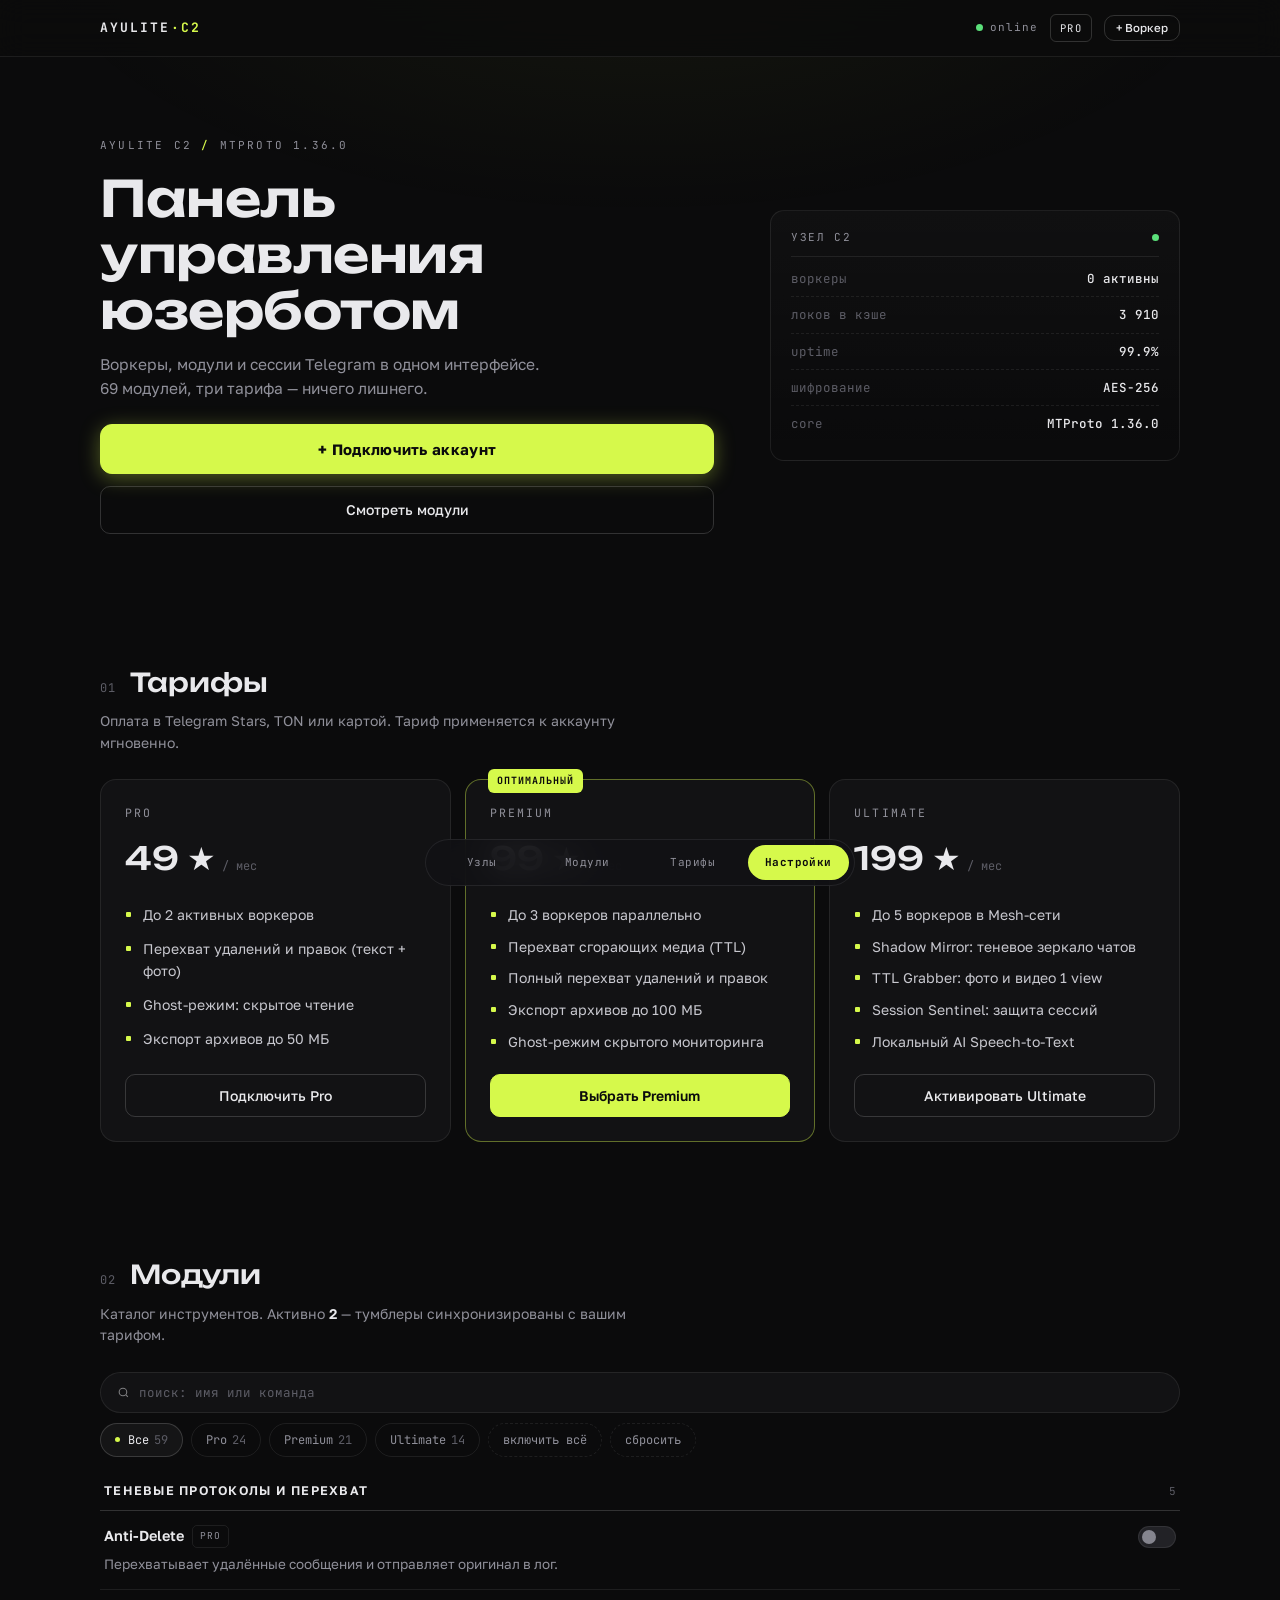
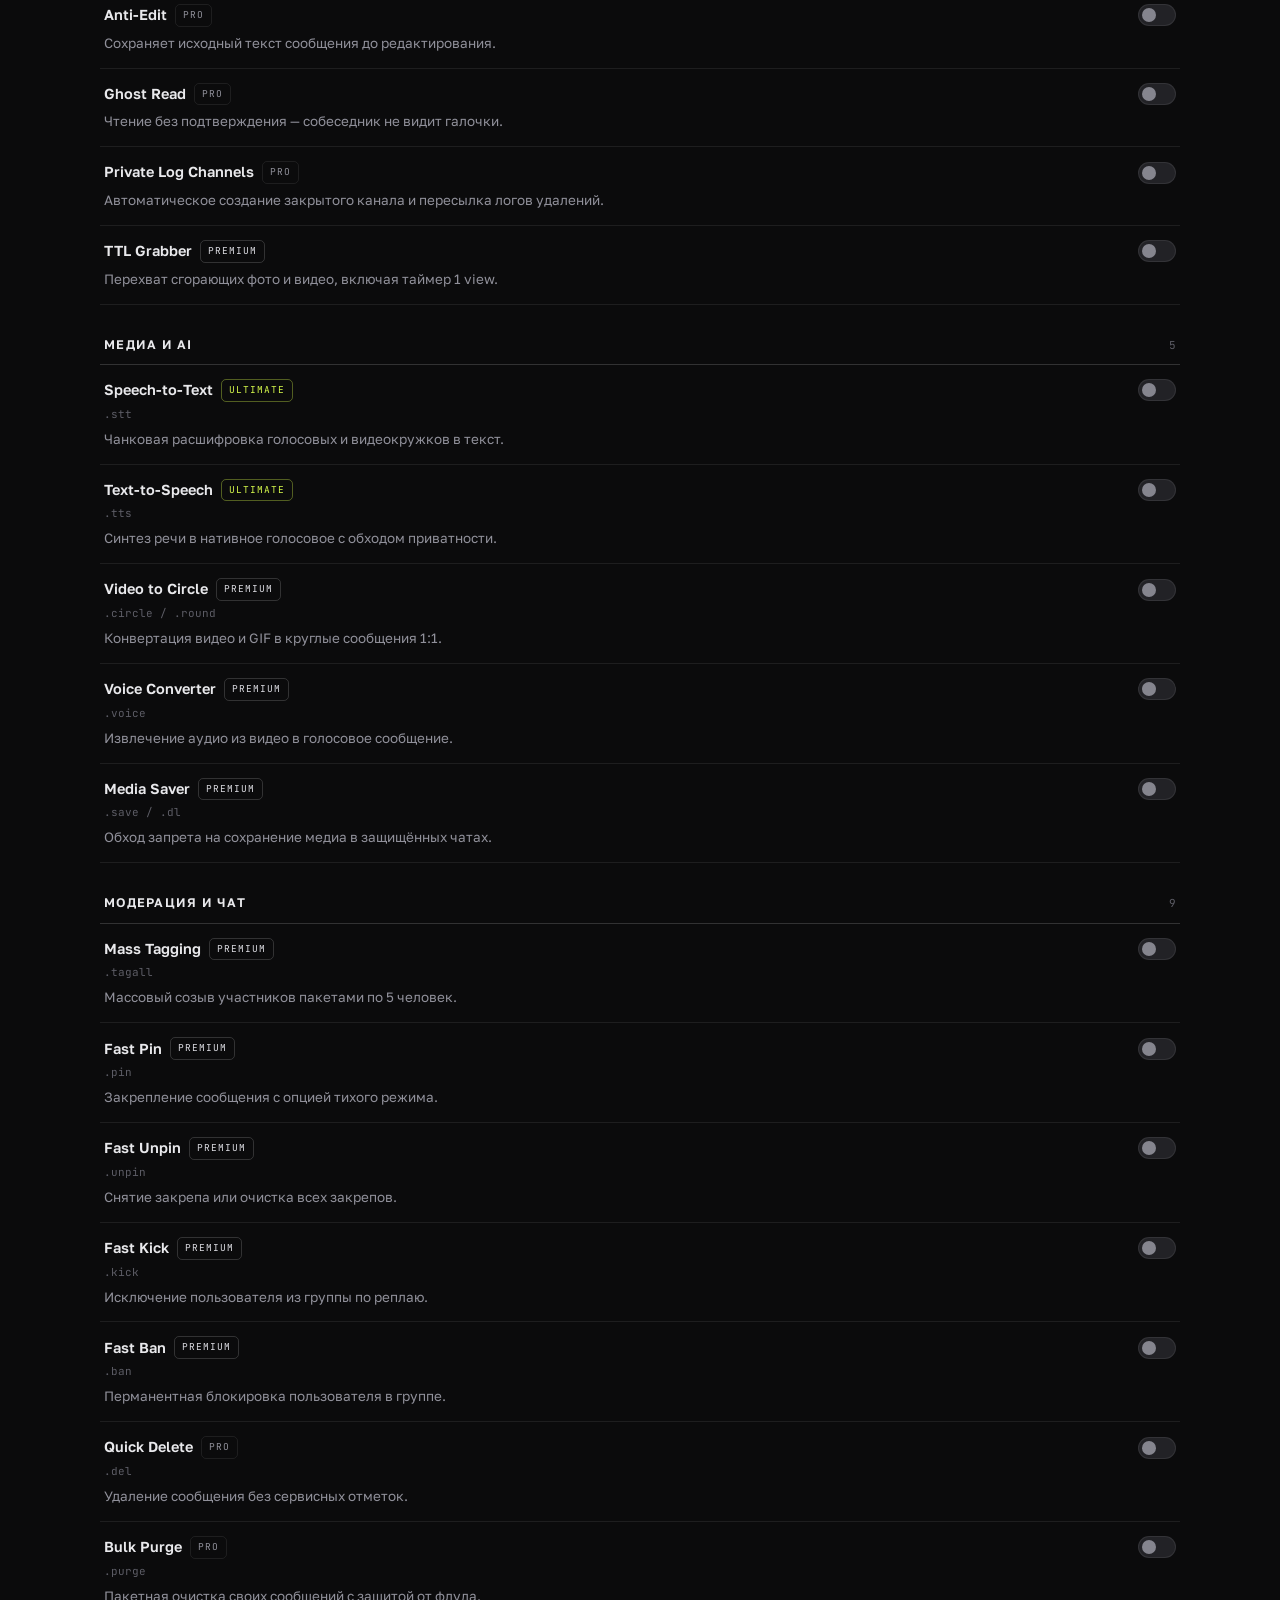
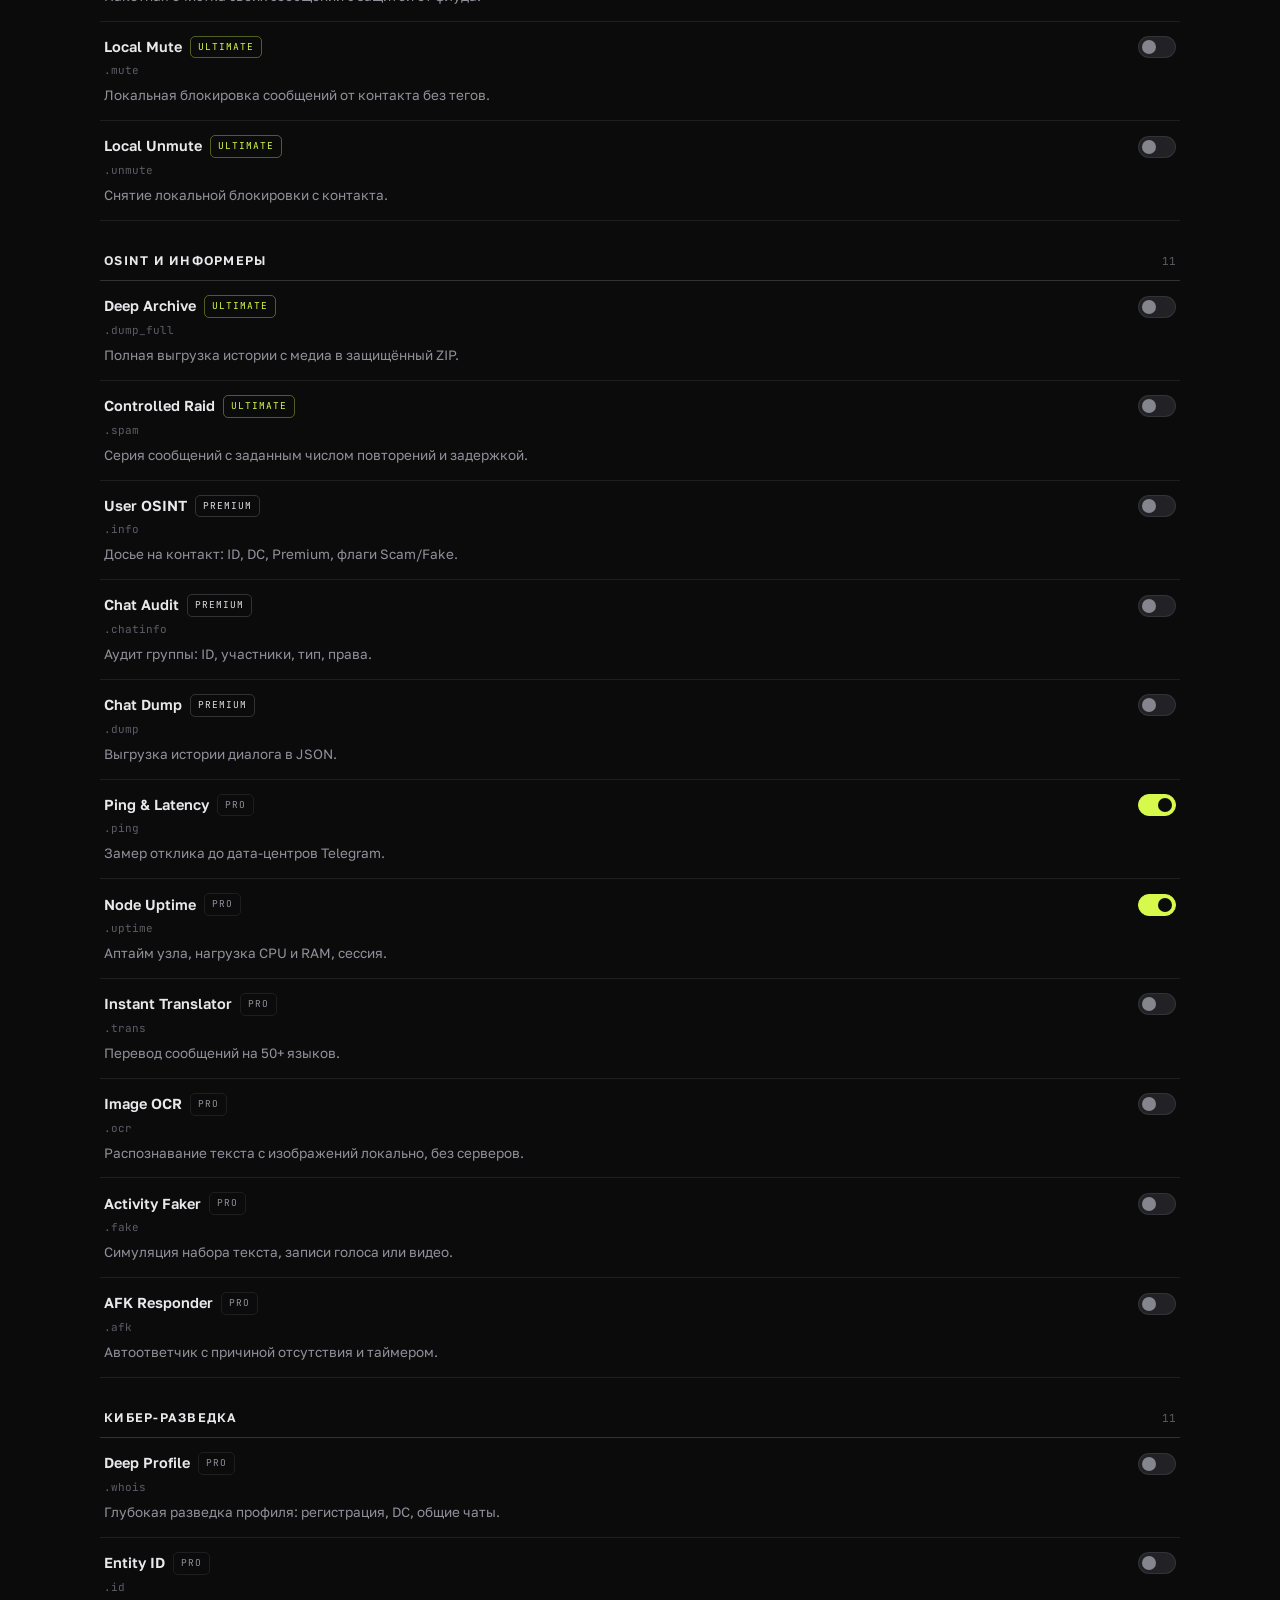
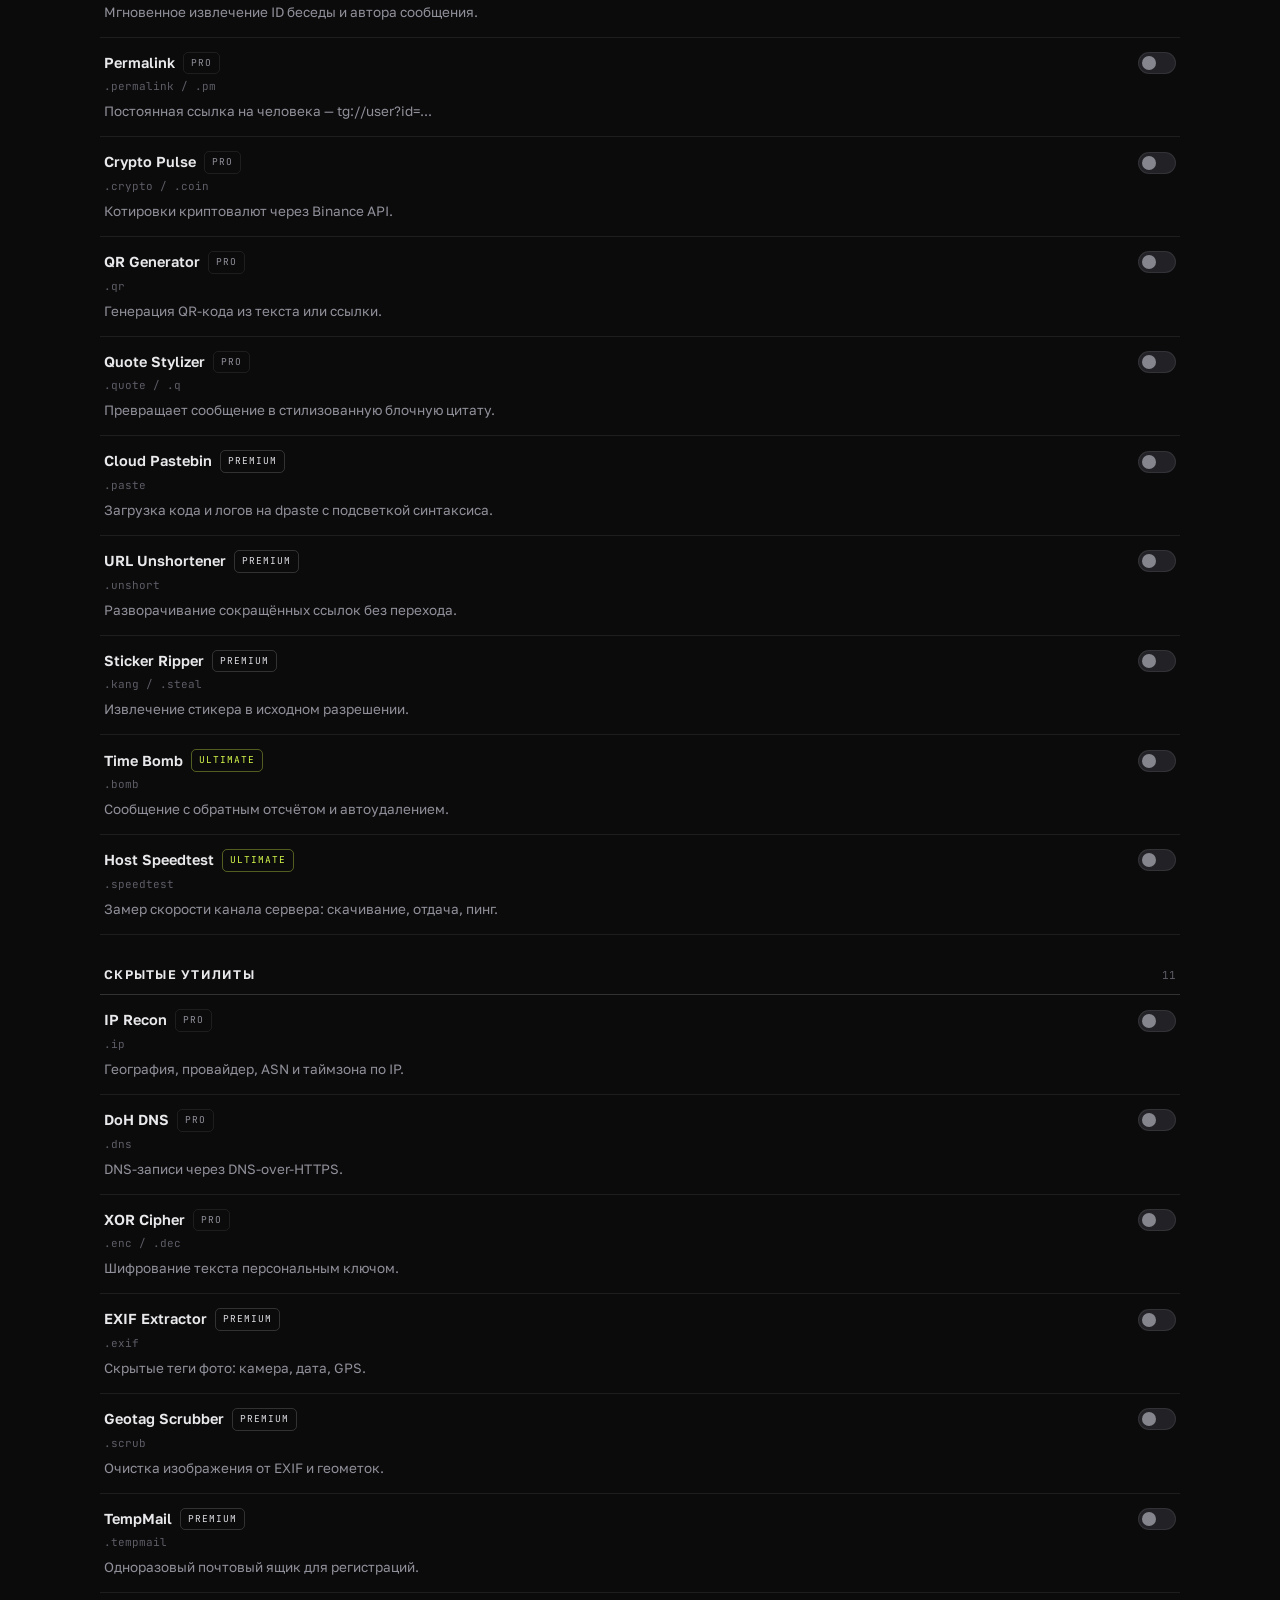
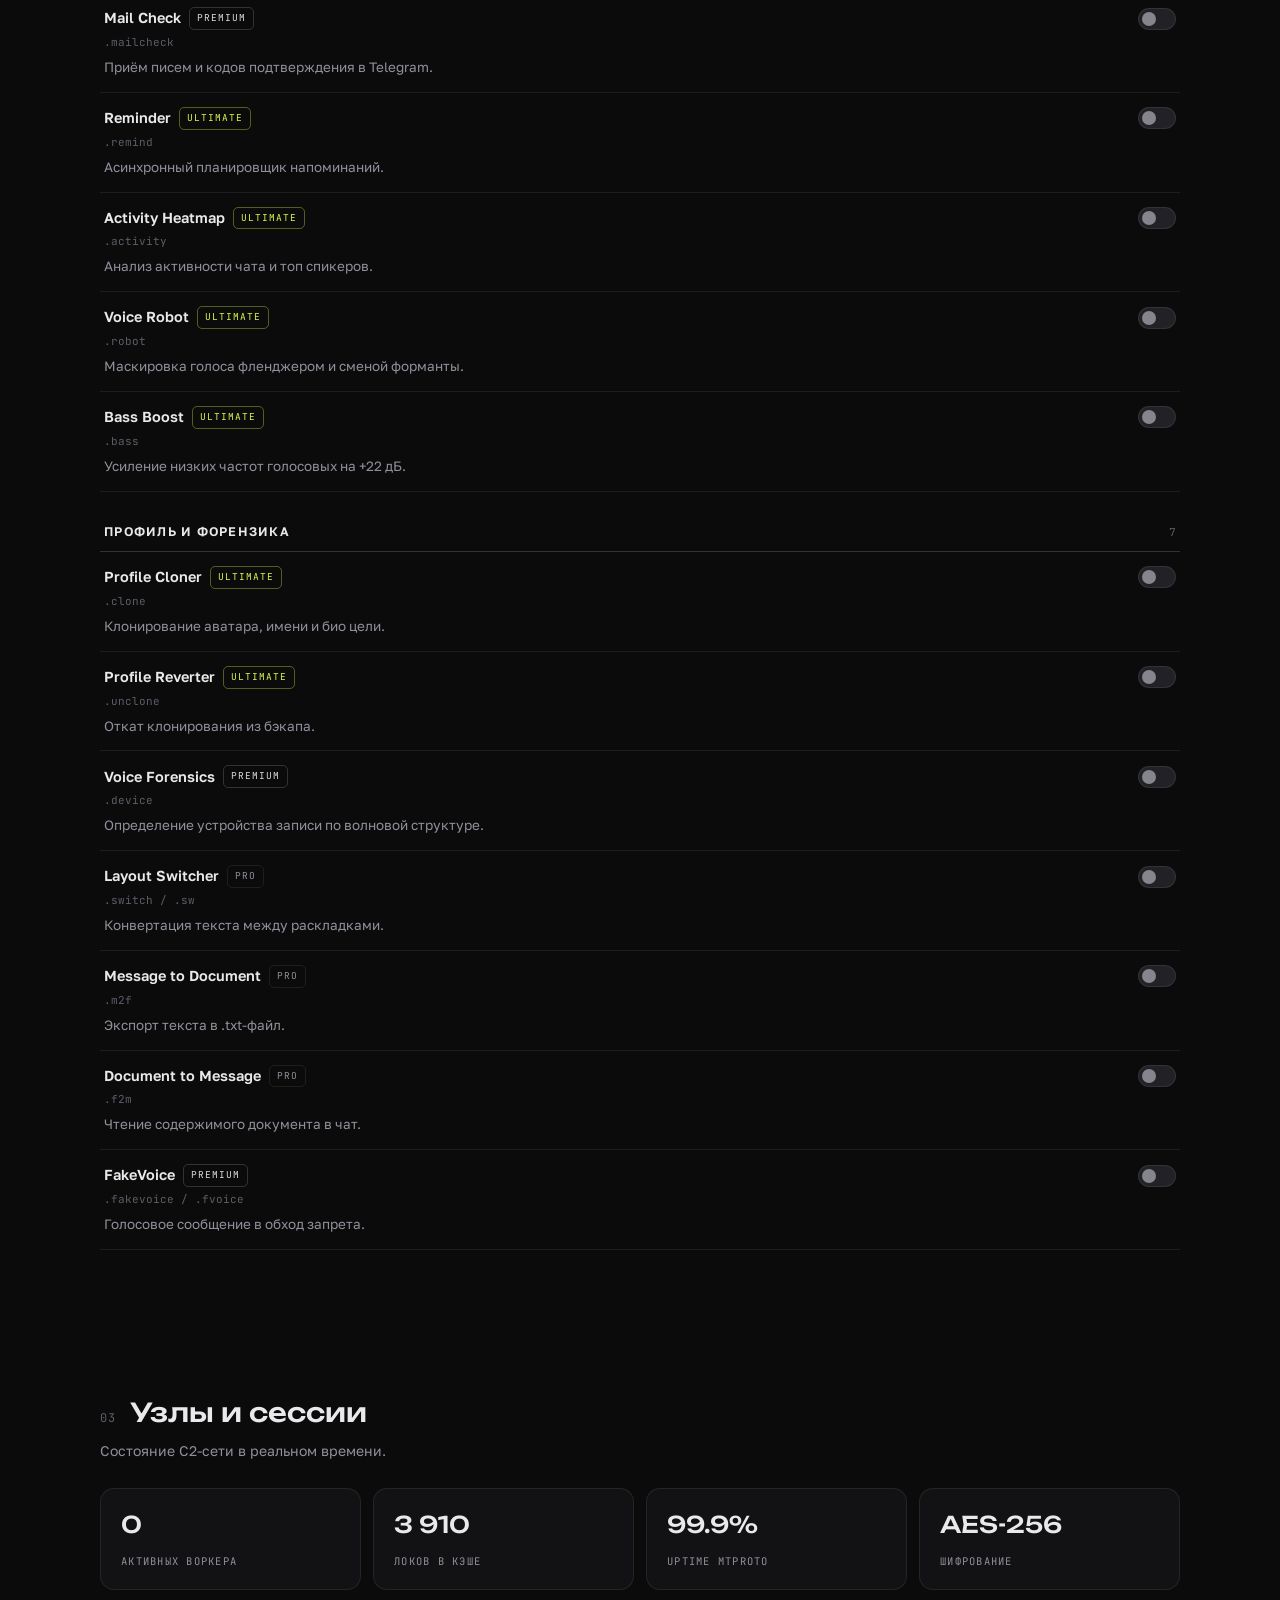
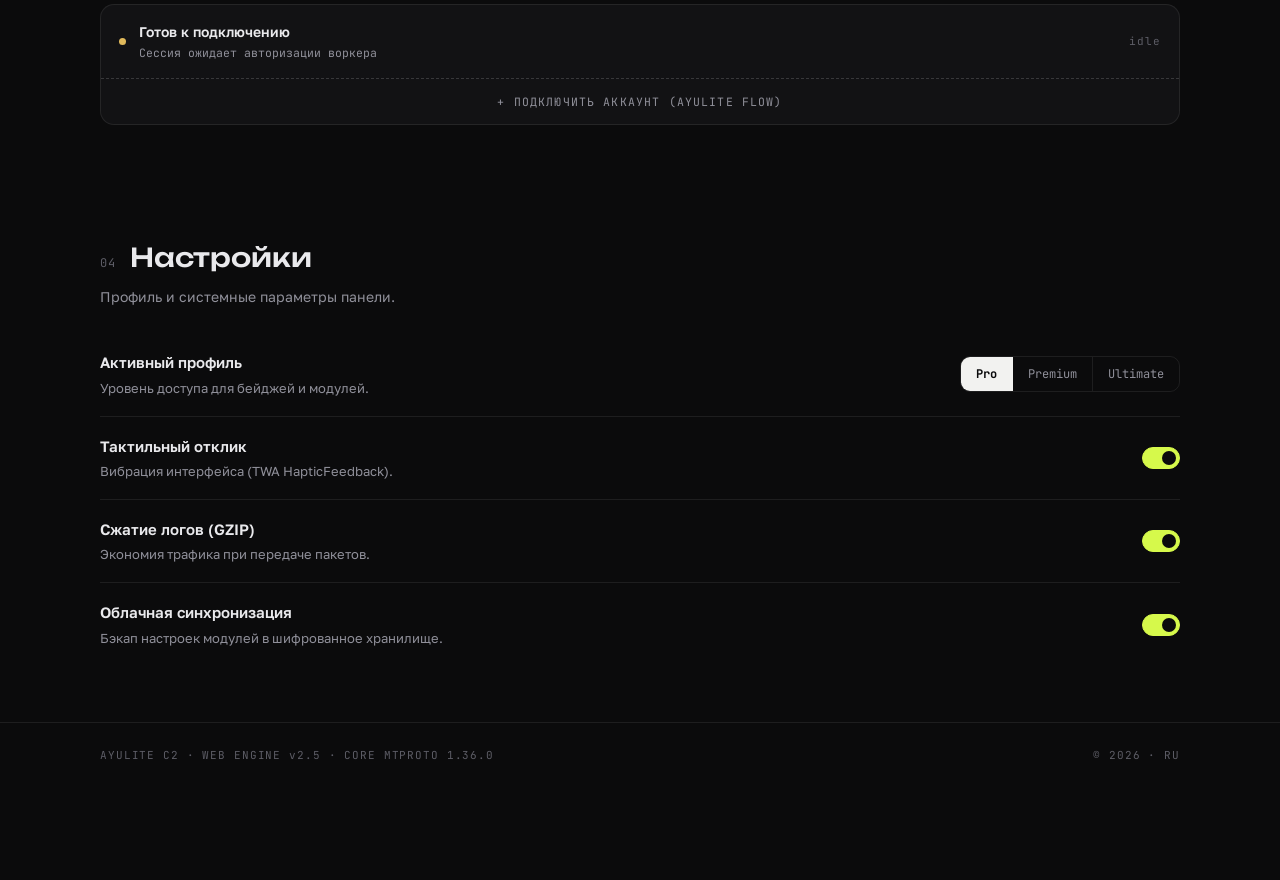
==== commit d64aabc7: "chore: prune non-working modules from webapp and update CATS" ====
--- a/standalone.html
+++ b/standalone.html
@@ -706,32 +706,23 @@
 
 const CATS = [
   {
-    title: 'Теневые протоколы и защита',
+    title: 'Теневые протоколы и перехват',
     items: [
-      { n: 'Shadow Mirror', c: '', t: 'ultimate', d: 'Репликация закрытых диалогов в резервный канал, включая удалённые сообщения.' },
-      { n: 'Session Sentinel', c: '', t: 'ultimate', d: 'Защита сессии от удалённого завершения и сброса авторизации.' },
-      { n: 'Secret Chats Spy', c: '', t: 'ultimate', d: 'Логирование секретных E2EE-чатов до удаления по таймеру.' },
-      { n: 'Bio Watcher', c: '', t: 'ultimate', d: 'Фиксирует смену аватара, имени, юзернейма и био контактов.' },
-      { n: 'Ghost Online', c: '', t: 'ultimate', d: 'Скрывает статусы Online и Last Seen при работе воркера.' },
-      { n: 'Panic Switch', c: '.nuke', t: 'ultimate', d: 'Экстренное стирание локальных баз и отзыв активных сессий.' },
-      { n: 'Zero-Knowledge Vault', c: '', t: 'ultimate', d: 'Шифрование медиа и логов AES-256-GCM перед записью.' },
-      { n: 'TTL Grabber', c: '', t: 'premium', d: 'Перехват сгорающих фото и видео, включая таймер 1 view.' },
-      { n: 'Ghost Story Ripper', c: '', t: 'premium', d: 'Сохранение Stories без отметки в списке просмотревших.' },
-      { n: 'Anti-Delete', c: '', t: 'pro', d: 'Перехватывает удалённые сообщения и отправляет оригинал.' },
+      { n: 'Anti-Delete', c: '', t: 'pro', d: 'Перехватывает удалённые сообщения и отправляет оригинал в лог.' },
       { n: 'Anti-Edit', c: '', t: 'pro', d: 'Сохраняет исходный текст сообщения до редактирования.' },
-      { n: 'Ghost Read', c: '', t: 'pro', d: 'Чтение без подтверждения — собеседник не видит галочки.' }
+      { n: 'Ghost Read', c: '', t: 'pro', d: 'Чтение без подтверждения — собеседник не видит галочки.' },
+      { n: 'Private Log Channels', c: '', t: 'pro', d: 'Автоматическое создание закрытого канала и пересылка логов удалений.' },
+      { n: 'TTL Grabber', c: '', t: 'premium', d: 'Перехват сгорающих фото и видео, включая таймер 1 view.' }
     ]
   },
   {
     title: 'Медиа и AI',
     items: [
-      { n: 'Speech-to-Text', c: '.stt', t: 'ultimate', d: 'Расшифровка голосовых и видеокружков в текст.' },
-      { n: 'Text-to-Speech', c: '.tts', t: 'ultimate', d: 'Синтез речи из текста в нативное голосовое.' },
-      { n: 'Video to Circle', c: '.circle', t: 'premium', d: 'Конвертация видео и GIF в круглые сообщения.' },
-      { n: 'Round Video', c: '.round', t: 'premium', d: 'Обрезка и центрирование видео под формат 1:1.' },
+      { n: 'Speech-to-Text', c: '.stt', t: 'ultimate', d: 'Чанковая расшифровка голосовых и видеокружков в текст.' },
+      { n: 'Text-to-Speech', c: '.tts', t: 'ultimate', d: 'Синтез речи в нативное голосовое с обходом приватности.' },
+      { n: 'Video to Circle', c: '.circle / .round', t: 'premium', d: 'Конвертация видео и GIF в круглые сообщения 1:1.' },
       { n: 'Voice Converter', c: '.voice', t: 'premium', d: 'Извлечение аудио из видео в голосовое сообщение.' },
-      { n: 'Media Saver', c: '.save', t: 'premium', d: 'Обход запрета на сохранение медиа в защищённых чатах.' },
-      { n: 'Restricted DL', c: '.dl', t: 'premium', d: 'Быстрое извлечение защищённых медиа в Избранное.' }
+      { n: 'Media Saver', c: '.save / .dl', t: 'premium', d: 'Обход запрета на сохранение медиа в защищённых чатах.' }
     ]
   },
   {
@@ -744,7 +735,7 @@
       { n: 'Fast Ban', c: '.ban', t: 'premium', d: 'Перманентная блокировка пользователя в группе.' },
       { n: 'Quick Delete', c: '.del', t: 'pro', d: 'Удаление сообщения без сервисных отметок.' },
       { n: 'Bulk Purge', c: '.purge', t: 'pro', d: 'Пакетная очистка своих сообщений с защитой от флуда.' },
-      { n: 'Local Mute', c: '.mute', t: 'ultimate', d: 'Локальная блокировка сообщений от контакта.' },
+      { n: 'Local Mute', c: '.mute', t: 'ultimate', d: 'Локальная блокировка сообщений от контакта без тегов.' },
       { n: 'Local Unmute', c: '.unmute', t: 'ultimate', d: 'Снятие локальной блокировки с контакта.' }
     ]
   },
@@ -752,12 +743,10 @@
     title: 'OSINT и информеры',
     items: [
       { n: 'Deep Archive', c: '.dump_full', t: 'ultimate', d: 'Полная выгрузка истории с медиа в защищённый ZIP.' },
-      { n: 'Human Typewriter', c: '.type', t: 'ultimate', d: 'Редактирование сообщения буква за буквой с курсором.' },
       { n: 'Controlled Raid', c: '.spam', t: 'ultimate', d: 'Серия сообщений с заданным числом повторений и задержкой.' },
       { n: 'User OSINT', c: '.info', t: 'premium', d: 'Досье на контакт: ID, DC, Premium, флаги Scam/Fake.' },
       { n: 'Chat Audit', c: '.chatinfo', t: 'premium', d: 'Аудит группы: ID, участники, тип, права.' },
       { n: 'Chat Dump', c: '.dump', t: 'premium', d: 'Выгрузка истории диалога в JSON.' },
-      { n: 'Auto-Reaction', c: '.react', t: 'premium', d: 'Автоматическая реакция на сообщение по реплаю.' },
       { n: 'Ping & Latency', c: '.ping', t: 'pro', d: 'Замер отклика до дата-центров Telegram.' },
       { n: 'Node Uptime', c: '.uptime', t: 'pro', d: 'Аптайм узла, нагрузка CPU и RAM, сессия.' },
       { n: 'Instant Translator', c: '.trans', t: 'pro', d: 'Перевод сообщений на 50+ языков.' },
@@ -771,7 +760,7 @@
     items: [
       { n: 'Deep Profile', c: '.whois', t: 'pro', d: 'Глубокая разведка профиля: регистрация, DC, общие чаты.' },
       { n: 'Entity ID', c: '.id', t: 'pro', d: 'Мгновенное извлечение ID беседы и автора сообщения.' },
-      { n: 'Permalink', c: '-permalink', t: 'pro', d: 'Постоянная ссылка на человека — tg://user?id=...' },
+      { n: 'Permalink', c: '.permalink / .pm', t: 'pro', d: 'Постоянная ссылка на человека — tg://user?id=...' },
       { n: 'Crypto Pulse', c: '.crypto / .coin', t: 'pro', d: 'Котировки криптовалют через Binance API.' },
       { n: 'QR Generator', c: '.qr', t: 'pro', d: 'Генерация QR-кода из текста или ссылки.' },
       { n: 'Quote Stylizer', c: '.quote / .q', t: 'pro', d: 'Превращает сообщение в стилизованную блочную цитату.' },
@@ -807,7 +796,7 @@
       { n: 'Layout Switcher', c: '.switch / .sw', t: 'pro', d: 'Конвертация текста между раскладками.' },
       { n: 'Message to Document', c: '.m2f', t: 'pro', d: 'Экспорт текста в .txt-файл.' },
       { n: 'Document to Message', c: '.f2m', t: 'pro', d: 'Чтение содержимого документа в чат.' },
-      { n: 'FakeVoice', c: '.fakevoice', t: 'premium', d: 'Голосовое сообщение в обход запрета.' }
+      { n: 'FakeVoice', c: '.fakevoice / .fvoice', t: 'premium', d: 'Голосовое сообщение в обход запрета.' }
     ]
   }
 ];
